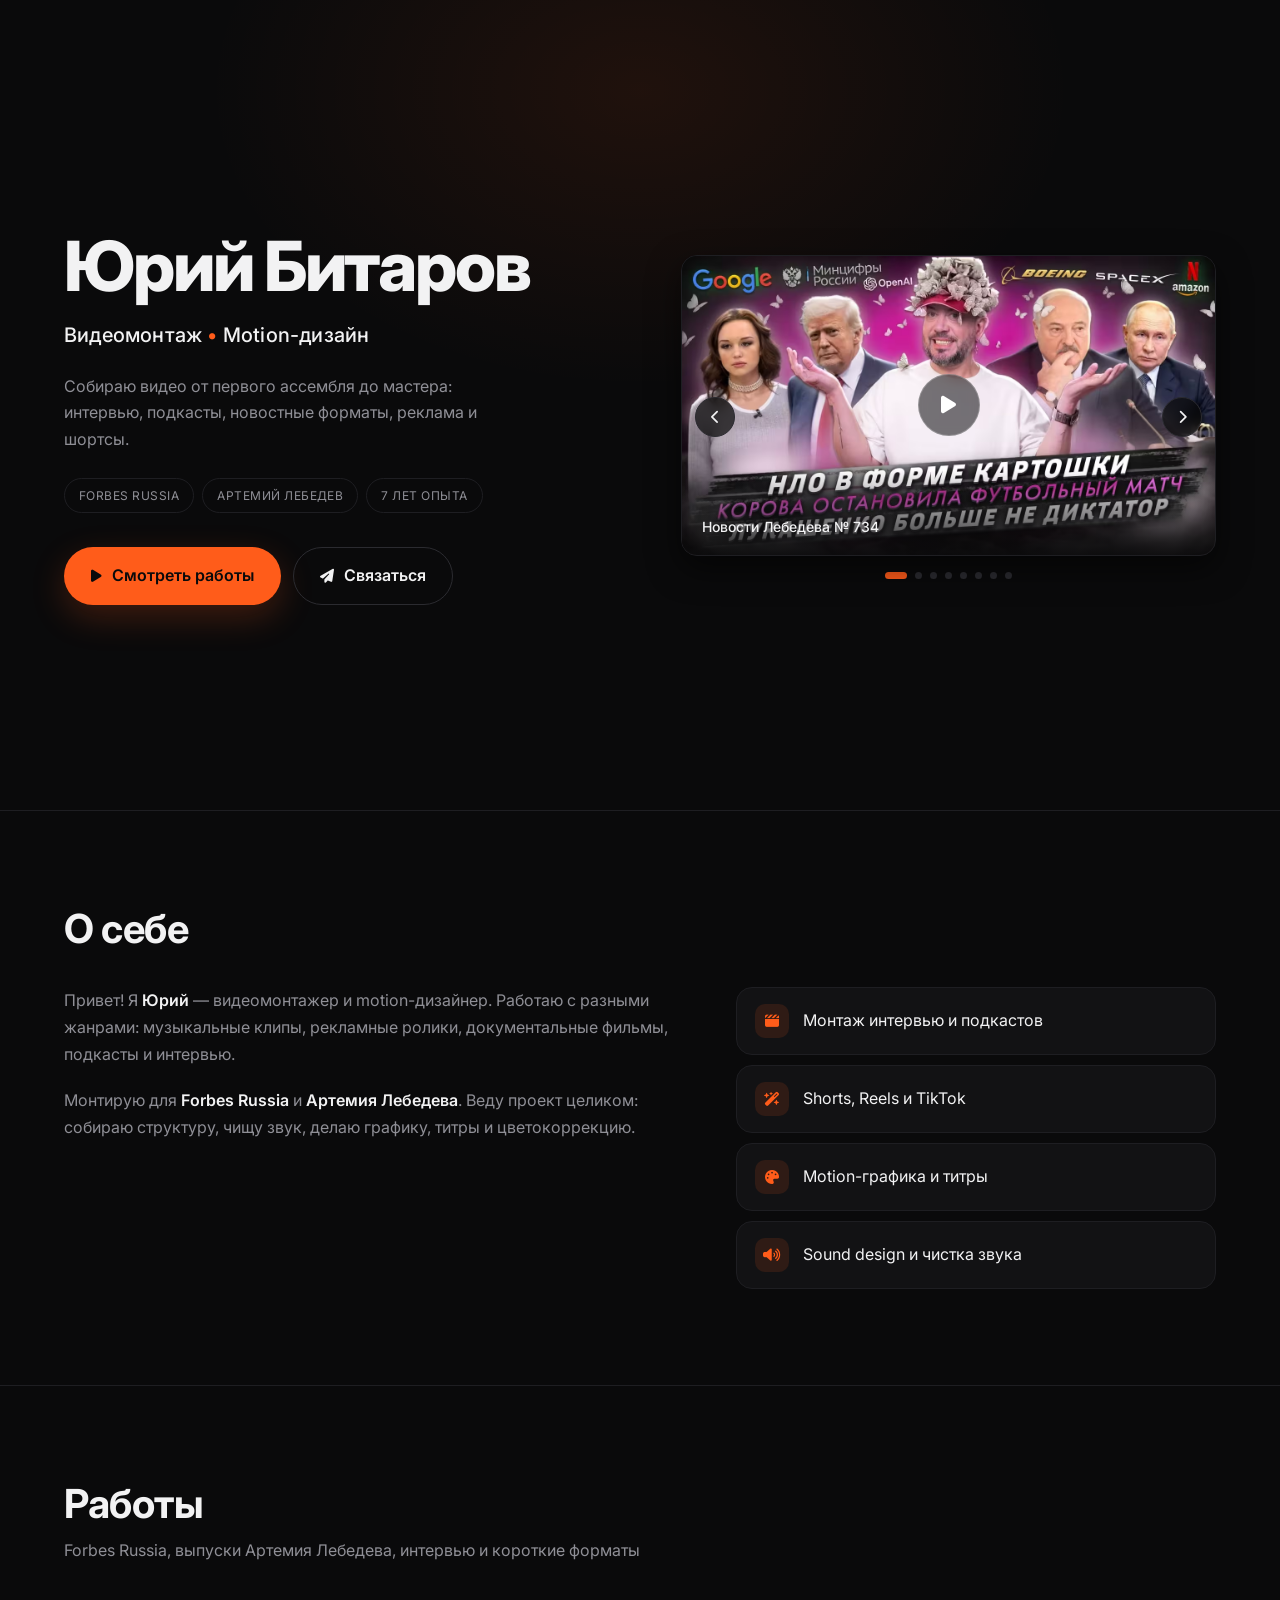
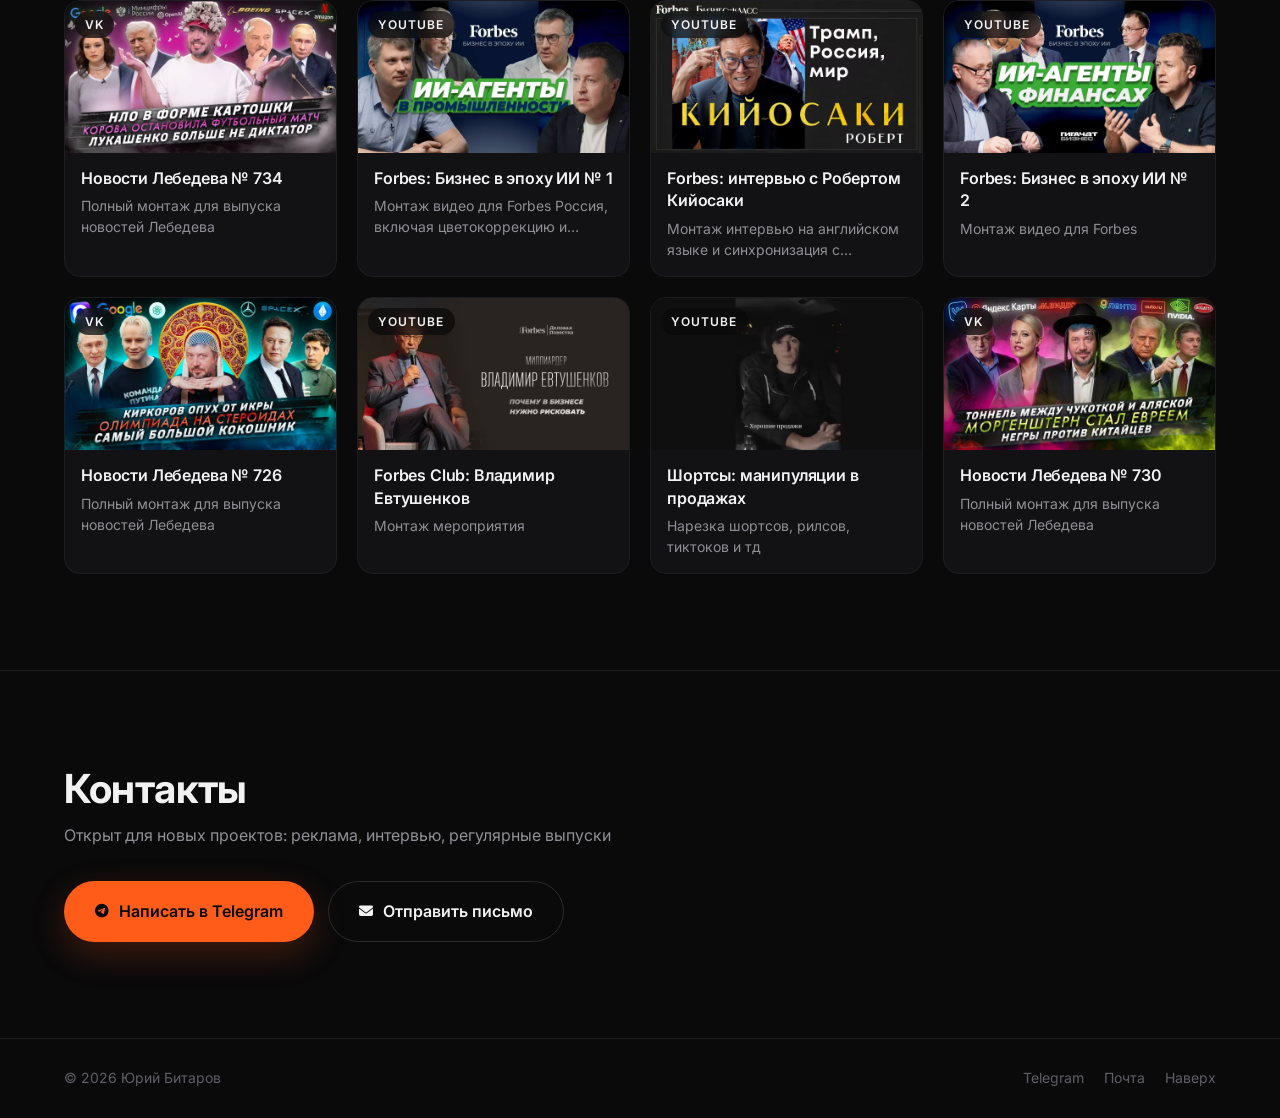
==== index.html @ 3232d029 "Контакты: убрана текстовая строка с адресами, ссылки кнопок и футера собираются скриптом" ====
<!DOCTYPE html>
<html lang="ru">
<head>
  <meta charset="UTF-8" />
  <meta name="viewport" content="width=device-width, initial-scale=1.0" />
  <title>Юрий Битаров — видеомонтаж и motion-дизайн</title>
  <meta name="description" content="Юрий Битаров — видеомонтажер и motion-дизайнер. 7 лет опыта: Forbes Russia, выпуски Артемия Лебедева, интервью, подкасты, шортсы." />
  <meta name="theme-color" content="#0a0a0b" />
  <link rel="icon" href="favicon.svg" type="image/svg+xml" />

  <meta property="og:type" content="website" />
  <meta property="og:url" content="https://bitarovyuriy.github.io/vizitka/" />
  <meta property="og:site_name" content="Юрий Битаров" />
  <meta property="og:title" content="Юрий Битаров — видеомонтаж и motion-дизайн" />
  <meta property="og:description" content="7 лет в монтаже. Forbes Russia и выпуски Артемия Лебедева. Интервью, подкасты, новостные форматы, шортсы." />
  <meta property="og:image" content="https://bitarovyuriy.github.io/vizitka/og.png" />
  <meta property="og:image:width" content="1280" />
  <meta property="og:image:height" content="720" />
  <meta name="twitter:card" content="summary_large_image" />

  <link rel="preconnect" href="https://fonts.googleapis.com" />
  <link rel="preconnect" href="https://fonts.gstatic.com" crossorigin />
  <link href="https://fonts.googleapis.com/css2?family=Inter:wght@400;500;600&family=Poppins:wght@600;700;800&display=swap" rel="stylesheet" />
  <link rel="stylesheet" href="https://cdnjs.cloudflare.com/ajax/libs/font-awesome/6.5.1/css/all.min.css" />
  <link rel="stylesheet" href="style.css" />
</head>
<body>

  <header class="hero" id="top">
    <div class="container hero__inner">
      <div class="hero__text">
        <h1 class="hero__title">Юрий Битаров</h1>
        <p class="hero__roles">Видеомонтаж <span class="dot">•</span> Motion-дизайн</p>
        <p class="hero__lead">Собираю видео от первого ассембля до мастера: интервью, подкасты, новостные форматы, реклама и шортсы.</p>
        <ul class="hero__facts">
          <li>Forbes Russia</li>
          <li>Артемий Лебедев</li>
          <li>7 лет опыта</li>
        </ul>
        <div class="hero__cta">
          <a class="btn btn--primary" href="#portfolio"><i class="fa-solid fa-play"></i> Смотреть работы</a>
          <a class="btn btn--ghost" href="#contacts"><i class="fa-solid fa-paper-plane"></i> Связаться</a>
        </div>
      </div>

      <div class="hero__media">
        <div class="showcase" id="showcase">
          <div class="showcase__stage" id="showcaseStage"></div>
          <button class="showcase__arrow showcase__arrow--prev" id="showcasePrev" aria-label="Предыдущая работа"><i class="fa-solid fa-chevron-left"></i></button>
          <button class="showcase__arrow showcase__arrow--next" id="showcaseNext" aria-label="Следующая работа"><i class="fa-solid fa-chevron-right"></i></button>
          <div class="showcase__dots" id="showcaseDots"></div>
        </div>
      </div>
    </div>
  </header>

  <section class="section about" id="about">
    <div class="container">
      <div class="section__head">
        <h2 class="section__title">О себе</h2>
      </div>
      <div class="about__grid">
        <div class="about__text">
          <p>Привет! Я <strong>Юрий</strong> — видеомонтажер и motion-дизайнер. Работаю с разными жанрами: музыкальные клипы, рекламные ролики, документальные фильмы, подкасты и интервью.</p>
          <p>Монтирую для <strong>Forbes Russia</strong> и <strong>Артемия Лебедева</strong>. Веду проект целиком: собираю структуру, чищу звук, делаю графику, титры и цветокоррекцию.</p>
        </div>
        <ul class="tools">
          <li><i class="fa-solid fa-clapperboard"></i> <span>Монтаж интервью и подкастов</span></li>
          <li><i class="fa-solid fa-wand-magic-sparkles"></i> <span>Shorts, Reels и TikTok</span></li>
          <li><i class="fa-solid fa-palette"></i> <span>Motion-графика и титры</span></li>
          <li><i class="fa-solid fa-volume-high"></i> <span>Sound design и чистка звука</span></li>
        </ul>
      </div>
    </div>
  </section>

  <section class="section portfolio" id="portfolio">
    <div class="container">
      <div class="section__head">
        <h2 class="section__title">Работы</h2>
        <p class="section__note">Forbes Russia, выпуски Артемия Лебедева, интервью и короткие форматы</p>
      </div>

      <div class="grid-loader" id="gridLoader">
        <div class="spinner"></div>
        <p>Загрузка работ...</p>
      </div>

      <div class="video-grid" id="videoGrid"></div>
      <p class="grid-message" id="gridMessage" hidden></p>

      <noscript>
        <p class="grid-message">Для показа работ нужен включенный JavaScript: видео лежат в <a href="https://vkvideo.ru/@lebedev">выпусках Лебедева</a> и на <a href="https://www.youtube.com/@ForbesRussia">канале Forbes Russia</a>.</p>
      </noscript>
    </div>
  </section>

  <section class="section contacts" id="contacts">
    <div class="container">
      <div class="section__head">
        <h2 class="section__title">Контакты</h2>
        <p class="section__note">Открыт для новых проектов: реклама, интервью, регулярные выпуски</p>
      </div>
      <div class="contacts__buttons">
        <a class="btn btn--primary btn--wide" id="tgBtn" rel="noopener noreferrer">
          <i class="fa-brands fa-telegram"></i> <span>Написать в Telegram</span>
        </a>
        <a class="btn btn--ghost btn--wide" id="mailBtn">
          <i class="fa-solid fa-envelope"></i> <span>Отправить письмо</span>
        </a>
      </div>
    </div>
  </section>

  <footer class="footer">
    <div class="container footer__inner">
      <p class="footer__copy">© <span id="year">2026</span> Юрий Битаров</p>
      <nav class="footer__links">
        <a data-contact="telegram" rel="noopener noreferrer">Telegram</a>
        <a data-contact="email">Почта</a>
        <a href="#top">Наверх</a>
      </nav>
    </div>
  </footer>

  <div class="modal" id="modal" aria-hidden="true">
    <div class="modal__backdrop" id="modalBackdrop"></div>
    <div class="modal__dialog" role="dialog" aria-modal="true" aria-labelledby="modalTitle">
      <button class="modal__close" id="modalClose" aria-label="Закрыть"><i class="fa-solid fa-xmark"></i></button>
      <div class="modal__video">
        <div class="video-loader" id="videoLoader"><div class="spinner"></div></div>
        <div class="modal__iframe-wrap" id="modalIframeWrap"></div>
      </div>
      <h3 class="modal__title" id="modalTitle"></h3>
      <p class="modal__desc" id="modalDesc"></p>
    </div>
  </div>

  <script src="script.js"></script>
</body>
</html>
---- style.css ----
/* ==========================================================================
   Юрий Битаров — визитка. Один файл, порядок: токены → база → утилиты →
   hero → секции → карточки → контакты/футер → модалка → адаптив.
   ========================================================================== */

/* --- Токены --------------------------------------------------------------- */
:root {
  --bg: #0a0a0b;
  --bg-soft: #101012;
  --card: #121214;
  --card-hover: #17171a;

  --text: #f2f2f3;
  --text-dim: #8f8f96;
  --text-mute: #5f5f66;

  --accent: #ff5c1a;
  --accent-soft: rgba(255, 92, 26, 0.12);
  --accent-line: rgba(255, 92, 26, 0.38);

  --line: #1e1e22;
  --line-strong: #2b2b30;

  --radius: 16px;
  --radius-sm: 10px;
  --radius-pill: 999px;

  --container: 1200px;
  --gutter: 24px;
  --section-pad: 96px;

  --font: 'Inter', -apple-system, BlinkMacSystemFont, 'Segoe UI', Roboto, sans-serif;
  --font-display: 'Poppins', var(--font);

  /* шкала: 12 / 14 / 16 / 20 / 28 / 40 / 72 */
  --fs-xs: 12px;
  --fs-sm: 14px;
  --fs-base: 16px;
  --fs-md: 20px;
  --fs-lg: 28px;
  --fs-xl: 40px;
  --fs-2xl: 72px;

  --shadow: 0 12px 32px rgba(0, 0, 0, 0.55);
  --shadow-accent: 0 12px 34px rgba(255, 92, 26, 0.22);
  --ease: cubic-bezier(0.2, 0.7, 0.3, 1);
}

/* --- База ----------------------------------------------------------------- */
*,
*::before,
*::after { box-sizing: border-box; }

html {
  scroll-behavior: smooth;
  scroll-padding-top: 24px;
  -webkit-text-size-adjust: 100%;
}

body {
  margin: 0;
  background: var(--bg);
  color: var(--text);
  font-family: var(--font);
  font-size: var(--fs-base);
  line-height: 1.6;
  -webkit-font-smoothing: antialiased;
  -moz-osx-font-smoothing: grayscale;
  overflow-x: hidden;
}

img { display: block; max-width: 100%; }

a { color: inherit; text-decoration: none; }

h1, h2, h3 { margin: 0; font-family: var(--font-display); font-weight: 700; line-height: 1.1; letter-spacing: -0.01em; }

p { margin: 0; }

ul { margin: 0; padding: 0; list-style: none; }

button { font: inherit; color: inherit; background: none; border: 0; cursor: pointer; }

::selection { background: var(--accent); color: #0a0a0b; }

:focus-visible { outline: 2px solid var(--accent); outline-offset: 3px; border-radius: 4px; }

.container {
  width: 100%;
  max-width: var(--container);
  margin-inline: auto;
  padding-inline: var(--gutter);
}

/* --- Кнопки --------------------------------------------------------------- */
.btn {
  display: inline-flex;
  align-items: center;
  justify-content: center;
  gap: 10px;
  padding: 15px 26px;
  border-radius: var(--radius-pill);
  border: 1px solid transparent;
  font-size: var(--fs-base);
  font-weight: 600;
  white-space: nowrap;
  transition: background-color .25s var(--ease), border-color .25s var(--ease),
              color .25s var(--ease), box-shadow .25s var(--ease), transform .25s var(--ease);
}

.btn i { font-size: var(--fs-sm); }

.btn--primary {
  background: var(--accent);
  color: #0a0a0b;
  box-shadow: var(--shadow-accent);
}
.btn--primary:hover { transform: translateY(-2px); box-shadow: 0 16px 40px rgba(255, 92, 26, 0.3); }

.btn--ghost {
  border-color: var(--line-strong);
  color: var(--text);
}
.btn--ghost:hover { border-color: var(--accent); color: var(--accent); transform: translateY(-2px); }

.btn--wide { padding: 17px 30px; font-size: var(--fs-base); }

/* --- Hero ----------------------------------------------------------------- */
.hero {
  display: flex;
  align-items: center;
  min-height: min(90vh, 860px);
  padding: 104px 0 80px;
  position: relative;
}

.hero::before {
  content: '';
  position: absolute;
  top: -220px;
  left: 50%;
  width: min(900px, 100vw);
  height: 620px;
  transform: translateX(-50%);
  background: radial-gradient(ellipse at center, rgba(255, 92, 26, 0.09), transparent 68%);
  pointer-events: none;
}

.hero__inner {
  display: grid;
  grid-template-columns: 1.05fr 1fr;
  gap: 56px;
  align-items: center;
  position: relative;
}

.hero__title {
  font-size: clamp(var(--fs-xl), 5.4vw, var(--fs-2xl));
  font-weight: 800;
  letter-spacing: -0.03em;
}

.hero__roles {
  margin-top: 14px;
  font-size: var(--fs-md);
  font-weight: 500;
  letter-spacing: 0.01em;
}

.dot { color: var(--accent); }

.hero__lead {
  margin-top: 22px;
  max-width: 46ch;
  font-size: var(--fs-base);
  line-height: 1.65;
  color: var(--text-dim);
}

.hero__facts {
  display: flex;
  flex-wrap: wrap;
  gap: 8px;
  margin-top: 26px;
}

.hero__facts li {
  padding: 7px 14px;
  border: 1px solid var(--line);
  border-radius: var(--radius-pill);
  font-size: var(--fs-xs);
  letter-spacing: 0.04em;
  color: var(--text-dim);
  text-transform: uppercase;
}

.hero__cta {
  display: flex;
  flex-wrap: wrap;
  gap: 12px;
  margin-top: 34px;
}

/* --- Витрина избранного (hero) -------------------------------------------- */
.showcase { position: relative; }

.showcase__stage {
  position: relative;
  aspect-ratio: 16 / 9;
  border: 1px solid var(--line);
  border-radius: var(--radius);
  background: var(--bg-soft);
  overflow: hidden;
  box-shadow: var(--shadow);
}

.slide {
  position: absolute;
  inset: 0;
  opacity: 0;
  visibility: hidden;
  transition: opacity .6s var(--ease), visibility .6s;
  padding: 0;
  text-align: left;
}
.slide.is-active { opacity: 1; visibility: visible; }

.slide__img {
  width: 100%;
  height: 100%;
  object-fit: cover;
}

.slide__play {
  position: absolute;
  top: 50%;
  left: 50%;
  display: grid;
  place-items: center;
  width: 62px;
  height: 62px;
  transform: translate(-50%, -50%);
  border-radius: 50%;
  background: rgba(10, 10, 11, 0.55);
  border: 1px solid rgba(255, 255, 255, 0.22);
  font-size: var(--fs-md);
  color: #fff;
  backdrop-filter: blur(6px);
  transition: background-color .25s var(--ease), color .25s var(--ease), transform .25s var(--ease);
}
.slide:hover .slide__play,
.slide:focus-visible .slide__play {
  background: var(--accent);
  border-color: var(--accent);
  color: #0a0a0b;
  transform: translate(-50%, -50%) scale(1.06);
}

.slide__caption {
  position: absolute;
  left: 0;
  right: 0;
  bottom: 0;
  padding: 46px 20px 16px;
  background: linear-gradient(to top, rgba(10, 10, 11, 0.92), rgba(10, 10, 11, 0));
  font-size: var(--fs-sm);
  font-weight: 500;
  color: var(--text);
  overflow: hidden;
  display: -webkit-box;
  -webkit-line-clamp: 2;
  -webkit-box-orient: vertical;
}

.showcase__arrow {
  position: absolute;
  top: 50%;
  display: grid;
  place-items: center;
  width: 40px;
  height: 40px;
  transform: translateY(-50%);
  border-radius: 50%;
  border: 1px solid var(--line-strong);
  background: rgba(10, 10, 11, 0.72);
  color: var(--text);
  font-size: var(--fs-sm);
  backdrop-filter: blur(6px);
  transition: border-color .2s var(--ease), color .2s var(--ease), background-color .2s var(--ease);
  z-index: 2;
}
.showcase__arrow:hover { border-color: var(--accent); color: var(--accent); }
.showcase__arrow--prev { left: 14px; }
.showcase__arrow--next { right: 14px; }

.showcase__dots {
  display: flex;
  justify-content: center;
  gap: 8px;
  margin-top: 16px;
}

.showcase__dot {
  width: 7px;
  height: 7px;
  padding: 0;
  border-radius: var(--radius-pill);
  background: var(--line-strong);
  transition: width .25s var(--ease), background-color .25s var(--ease);
}
.showcase__dot.is-active { width: 22px; background: var(--accent); }

/* --- Секции --------------------------------------------------------------- */
.section {
  padding-block: var(--section-pad);
  border-top: 1px solid var(--line);
}

.section__title {
  font-size: clamp(var(--fs-lg), 3.2vw, var(--fs-xl));
  font-weight: 700;
}

.section__note {
  margin-top: 12px;
  max-width: 62ch;
  font-size: var(--fs-base);
  color: var(--text-dim);
}

/* --- О себе --------------------------------------------------------------- */
.about__grid {
  display: grid;
  grid-template-columns: 1.3fr 1fr;
  gap: 48px;
  margin-top: 36px;
}

.about__text p {
  font-size: var(--fs-base);
  line-height: 1.7;
  color: var(--text-dim);
}
.about__text p + p { margin-top: 18px; }
.about__text strong { color: var(--text); font-weight: 600; }

.tools {
  display: grid;
  gap: 10px;
}

.tools li {
  display: flex;
  align-items: center;
  gap: 14px;
  padding: 16px 18px;
  border: 1px solid var(--line);
  border-radius: var(--radius);
  background: var(--card);
  font-size: var(--fs-base);
  transition: border-color .25s var(--ease), background-color .25s var(--ease), transform .25s var(--ease);
}
.tools li:hover { border-color: var(--accent-line); background: var(--card-hover); transform: translateY(-2px); }

.tools i {
  display: grid;
  place-items: center;
  width: 34px;
  height: 34px;
  flex: none;
  border-radius: var(--radius-sm);
  background: var(--accent-soft);
  color: var(--accent);
  font-size: var(--fs-sm);
}

/* --- Портфолио ------------------------------------------------------------ */
.video-grid {
  display: grid;
  grid-template-columns: repeat(4, minmax(0, 1fr));
  gap: 20px;
  margin-top: 36px;
}

.video-card {
  display: flex;
  flex-direction: column;
  background: var(--card);
  border: 1px solid var(--line);
  border-radius: var(--radius);
  overflow: hidden;
  cursor: pointer;
  transition: transform .25s var(--ease), border-color .25s var(--ease), box-shadow .25s var(--ease), background-color .25s var(--ease);
}
.video-card:hover,
.video-card:focus-visible {
  transform: translateY(-3px);
  border-color: var(--accent-line);
  background: var(--card-hover);
  box-shadow: var(--shadow);
}

.video-card__thumb {
  position: relative;
  aspect-ratio: 16 / 9;
  background: var(--bg-soft);
  overflow: hidden;
}

.video-card__thumb img {
  width: 100%;
  height: 100%;
  object-fit: cover;
  transition: transform .45s var(--ease);
}
.video-card:hover .video-card__thumb img { transform: scale(1.04); }

.video-card__badge {
  position: absolute;
  top: 10px;
  left: 10px;
  padding: 4px 10px;
  border-radius: var(--radius-pill);
  background: rgba(10, 10, 11, 0.72);
  backdrop-filter: blur(6px);
  font-size: var(--fs-xs);
  font-weight: 600;
  letter-spacing: 0.09em;
  text-transform: uppercase;
  color: var(--text);
}

.video-card__play {
  position: absolute;
  top: 50%;
  left: 50%;
  display: grid;
  place-items: center;
  width: 46px;
  height: 46px;
  transform: translate(-50%, -50%) scale(0.9);
  border-radius: 50%;
  background: rgba(10, 10, 11, 0.58);
  border: 1px solid rgba(255, 255, 255, 0.2);
  color: #fff;
  font-size: var(--fs-sm);
  opacity: 0;
  backdrop-filter: blur(6px);
  transition: opacity .25s var(--ease), transform .25s var(--ease), background-color .25s var(--ease), color .25s var(--ease);
}
.video-card:hover .video-card__play,
.video-card:focus-visible .video-card__play { opacity: 1; transform: translate(-50%, -50%) scale(1); }
.video-card__play i { margin-left: 2px; }

.video-card__body {
  display: flex;
  flex-direction: column;
  gap: 6px;
  padding: 14px 16px 16px;
}

.video-card__title {
  font-family: var(--font);
  font-size: var(--fs-base);
  font-weight: 600;
  line-height: 1.4;
  display: -webkit-box;
  -webkit-line-clamp: 2;
  -webkit-box-orient: vertical;
  overflow: hidden;
}

.video-card__desc {
  font-size: var(--fs-sm);
  line-height: 1.5;
  color: var(--text-dim);
  display: -webkit-box;
  -webkit-line-clamp: 2;
  -webkit-box-orient: vertical;
  overflow: hidden;
}

/* --- Загрузка / сообщения ------------------------------------------------- */
.grid-loader {
  display: flex;
  flex-direction: column;
  align-items: center;
  gap: 14px;
  padding: 56px 0;
  color: var(--text-dim);
  font-size: var(--fs-sm);
}

.spinner {
  width: 30px;
  height: 30px;
  border: 2px solid var(--line-strong);
  border-top-color: var(--accent);
  border-radius: 50%;
  animation: spin .8s linear infinite;
}

@keyframes spin { to { transform: rotate(360deg); } }

.grid-message {
  margin-top: 28px;
  font-size: var(--fs-base);
  color: var(--text-dim);
}
.grid-message a { color: var(--accent); border-bottom: 1px solid var(--accent-line); }

/* --- Контакты ------------------------------------------------------------- */
.contacts__buttons {
  display: flex;
  flex-wrap: wrap;
  gap: 14px;
  margin-top: 32px;
}

/* --- Футер ---------------------------------------------------------------- */
.footer {
  border-top: 1px solid var(--line);
  padding: 28px 0;
}

.footer__inner {
  display: flex;
  align-items: center;
  justify-content: space-between;
  flex-wrap: wrap;
  gap: 14px;
}

.footer__copy,
.footer__links a {
  font-size: var(--fs-sm);
  color: var(--text-mute);
}

.footer__links {
  display: flex;
  gap: 20px;
}
.footer__links a { transition: color .2s var(--ease); }
.footer__links a:hover { color: var(--accent); }

/* --- Модалка -------------------------------------------------------------- */
.modal {
  position: fixed;
  inset: 0;
  z-index: 100;
  display: grid;
  place-items: center;
  padding: 20px;
  opacity: 0;
  visibility: hidden;
  transition: opacity .25s var(--ease), visibility .25s;
}
.modal.open { opacity: 1; visibility: visible; }

.modal__backdrop {
  position: absolute;
  inset: 0;
  background: rgba(5, 5, 6, 0.84);
  backdrop-filter: blur(4px);
}

.modal__dialog {
  position: relative;
  width: min(980px, 100%);
  max-height: calc(100vh - 40px);
  overflow-y: auto;
  padding: 16px;
  background: var(--bg-soft);
  border: 1px solid var(--line);
  border-radius: var(--radius);
  box-shadow: var(--shadow);
  transform: scale(0.98);
  transition: transform .25s var(--ease);
}
.modal.open .modal__dialog { transform: scale(1); }

.modal__close {
  position: absolute;
  top: 10px;
  right: 10px;
  z-index: 3;
  display: grid;
  place-items: center;
  width: 38px;
  height: 38px;
  border-radius: 50%;
  background: rgba(10, 10, 11, 0.75);
  border: 1px solid var(--line-strong);
  color: var(--text);
  transition: border-color .2s var(--ease), color .2s var(--ease);
}
.modal__close:hover { border-color: var(--accent); color: var(--accent); }

.modal__video {
  position: relative;
  aspect-ratio: 16 / 9;
  border-radius: var(--radius-sm);
  overflow: hidden;
  background: #000;
}

.modal__iframe-wrap { position: absolute; inset: 0; }
.modal__iframe-wrap iframe { width: 100%; height: 100%; border: 0; }

.video-loader {
  position: absolute;
  inset: 0;
  z-index: 2;
  display: flex;
  align-items: center;
  justify-content: center;
  background: #0e0e10;
}

.modal__title {
  margin-top: 16px;
  font-family: var(--font);
  font-size: var(--fs-md);
  font-weight: 600;
  line-height: 1.35;
}

.modal__desc {
  margin-top: 8px;
  font-size: var(--fs-sm);
  color: var(--text-dim);
}

/* --- Адаптив -------------------------------------------------------------- */
@media (max-width: 1099px) {
  .hero { min-height: 0; padding: 88px 0 64px; }
  .hero__inner { grid-template-columns: 1fr; gap: 40px; }
  .hero__media { order: 2; }
  .about__grid { grid-template-columns: 1fr; gap: 32px; }
  .video-grid { grid-template-columns: repeat(2, minmax(0, 1fr)); }
}

@media (max-width: 640px) {
  :root {
    --gutter: 18px;
    --section-pad: 64px;
  }

  .hero { padding: 72px 0 56px; }
  .hero__roles { font-size: var(--fs-base); }
  .hero__cta { gap: 10px; }
  .hero__cta .btn { flex: 1 1 auto; }

  .showcase__arrow { display: none; }
  .slide__play { width: 52px; height: 52px; font-size: var(--fs-base); }
  .slide__caption { padding: 40px 14px 12px; font-size: var(--fs-sm); }
  .showcase__dots { gap: 10px; }
  .showcase__dot { width: 9px; height: 9px; }
  .showcase__dot.is-active { width: 26px; }

  .section__note { font-size: var(--fs-sm); }

  .video-grid { grid-template-columns: 1fr; gap: 10px; margin-top: 28px; }

  .video-card { flex-direction: row; align-items: stretch; }
  .video-card__thumb { width: 42%; flex: none; align-self: center; }
  .video-card__body { flex: 1; padding: 12px 14px; gap: 4px; justify-content: center; }
  .video-card__title { font-size: var(--fs-sm); line-height: 1.4; }
  .video-card__desc { display: none; }
  .video-card__badge { top: 7px; left: 7px; padding: 3px 8px; font-size: var(--fs-xs); }
  .video-card__play { width: 32px; height: 32px; font-size: var(--fs-xs); opacity: 1; }

  .contacts__buttons { flex-direction: column; }
  .contacts__buttons .btn { width: 100%; }

  .footer__inner { flex-direction: column; align-items: flex-start; gap: 10px; }
  .footer__links { gap: 16px; }
}

@media (prefers-reduced-motion: reduce) {
  html { scroll-behavior: auto; }
  *, *::before, *::after { transition-duration: 0.01ms !important; animation-duration: 0.01ms !important; }
}
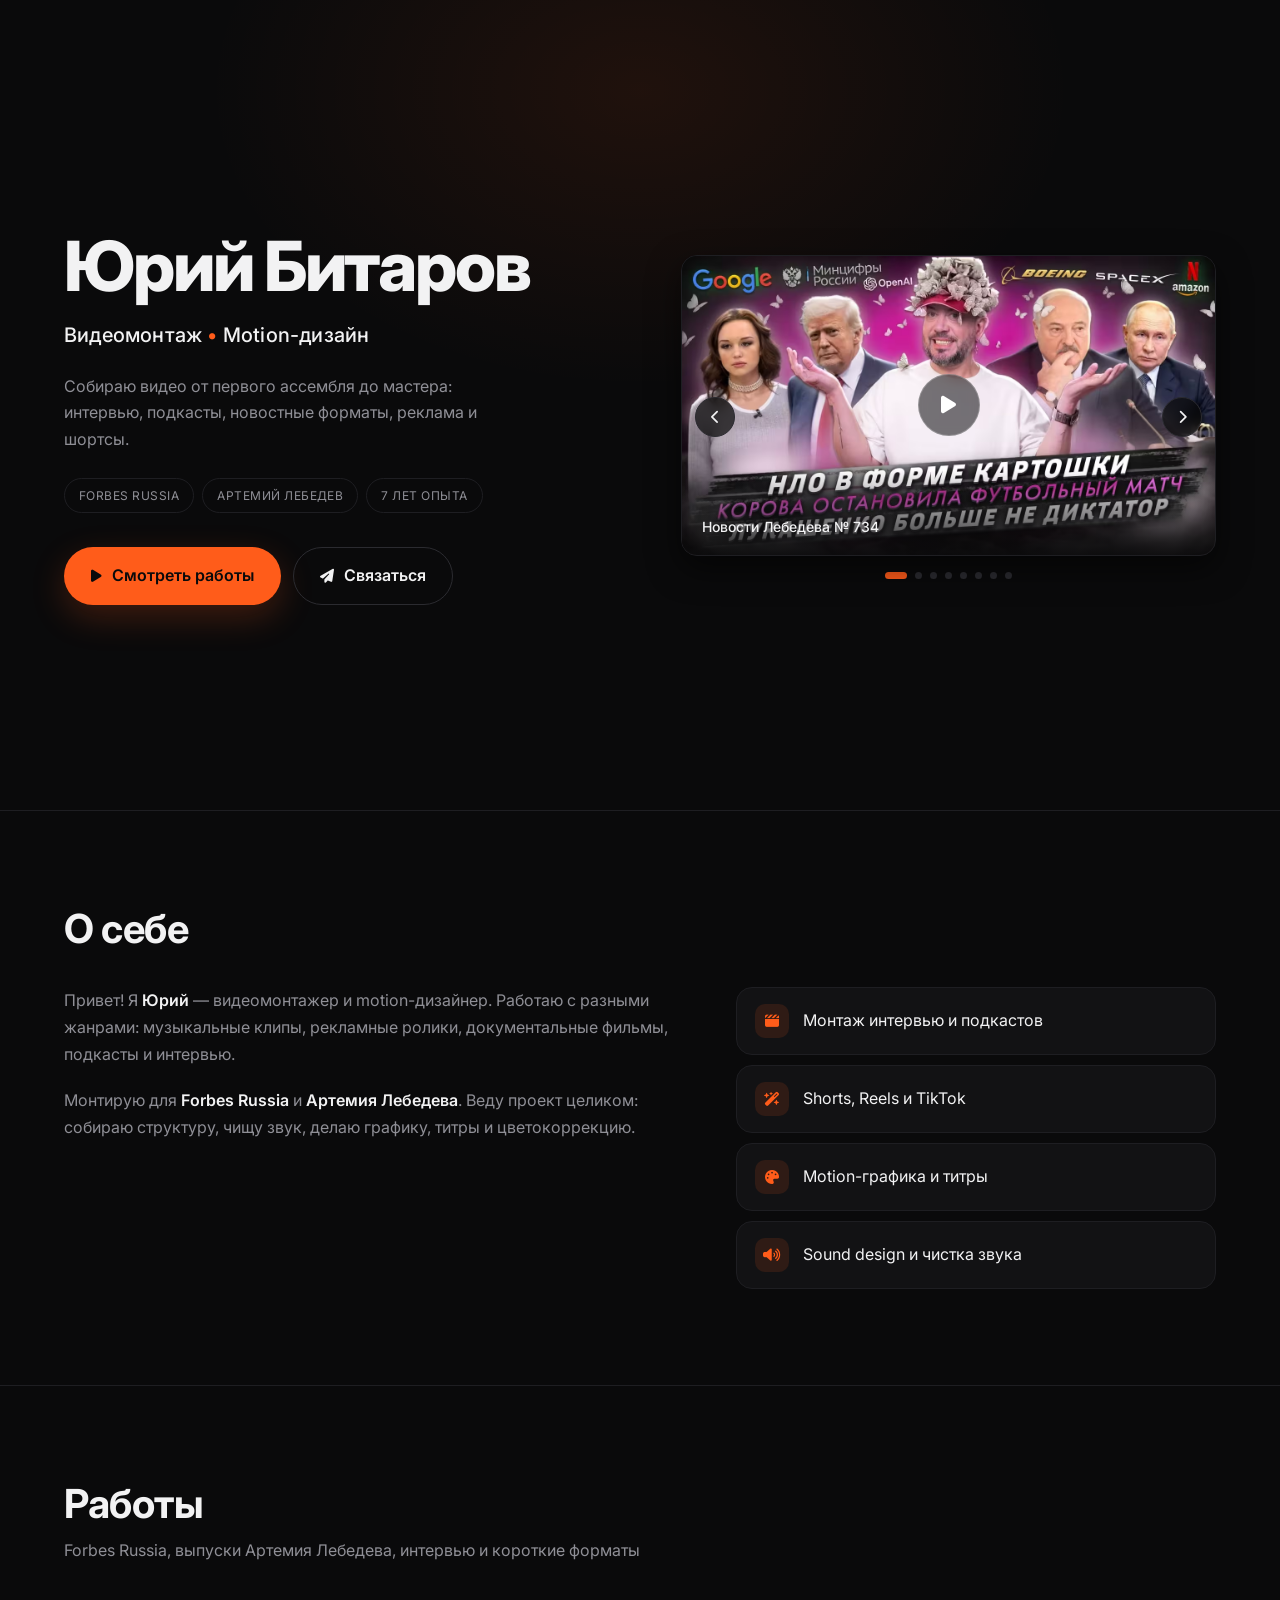
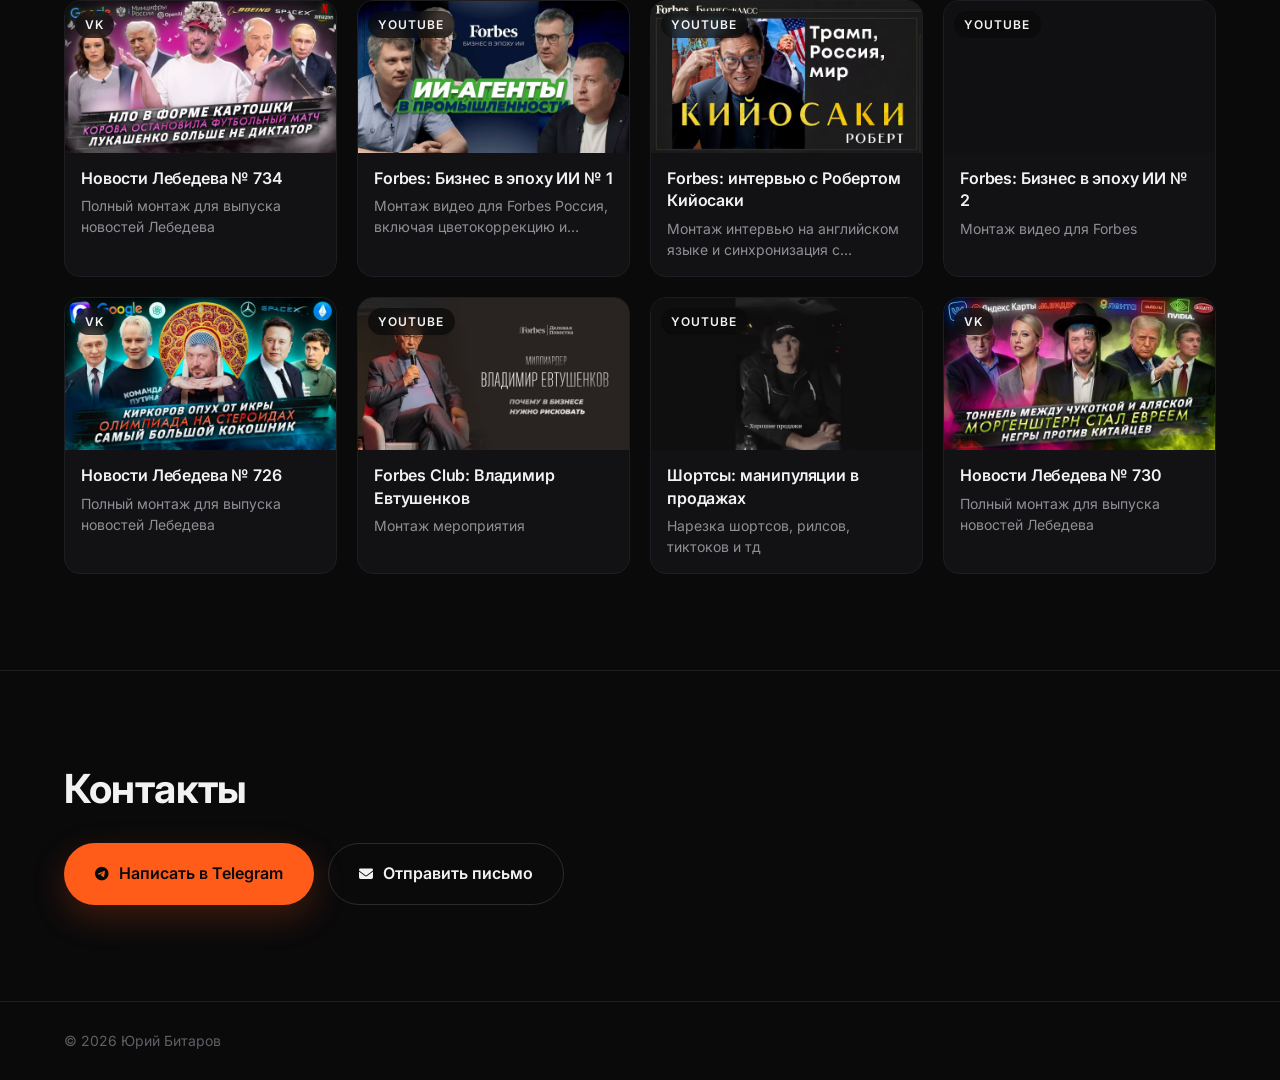
==== commit 8800f365: "Убраны подпись в контактах и ссылки футера" ====
--- a/index.html
+++ b/index.html
@@ -99,7 +99,6 @@
     <div class="container">
       <div class="section__head">
         <h2 class="section__title">Контакты</h2>
-        <p class="section__note">Открыт для новых проектов: реклама, интервью, регулярные выпуски</p>
       </div>
       <div class="contacts__buttons">
         <a class="btn btn--primary btn--wide" id="tgBtn" rel="noopener noreferrer">
@@ -115,11 +114,6 @@
   <footer class="footer">
     <div class="container footer__inner">
       <p class="footer__copy">© <span id="year">2026</span> Юрий Битаров</p>
-      <nav class="footer__links">
-        <a data-contact="telegram" rel="noopener noreferrer">Telegram</a>
-        <a data-contact="email">Почта</a>
-        <a href="#top">Наверх</a>
-      </nav>
     </div>
   </footer>
 
--- a/style.css
+++ b/style.css
@@ -531,18 +531,10 @@
   gap: 14px;
 }
 
-.footer__copy,
-.footer__links a {
+.footer__copy {
   font-size: var(--fs-sm);
   color: var(--text-mute);
 }
-
-.footer__links {
-  display: flex;
-  gap: 20px;
-}
-.footer__links a { transition: color .2s var(--ease); }
-.footer__links a:hover { color: var(--accent); }
 
 /* --- Модалка -------------------------------------------------------------- */
 .modal {
@@ -675,7 +667,6 @@
   .contacts__buttons .btn { width: 100%; }
 
   .footer__inner { flex-direction: column; align-items: flex-start; gap: 10px; }
-  .footer__links { gap: 16px; }
 }
 
 @media (prefers-reduced-motion: reduce) {
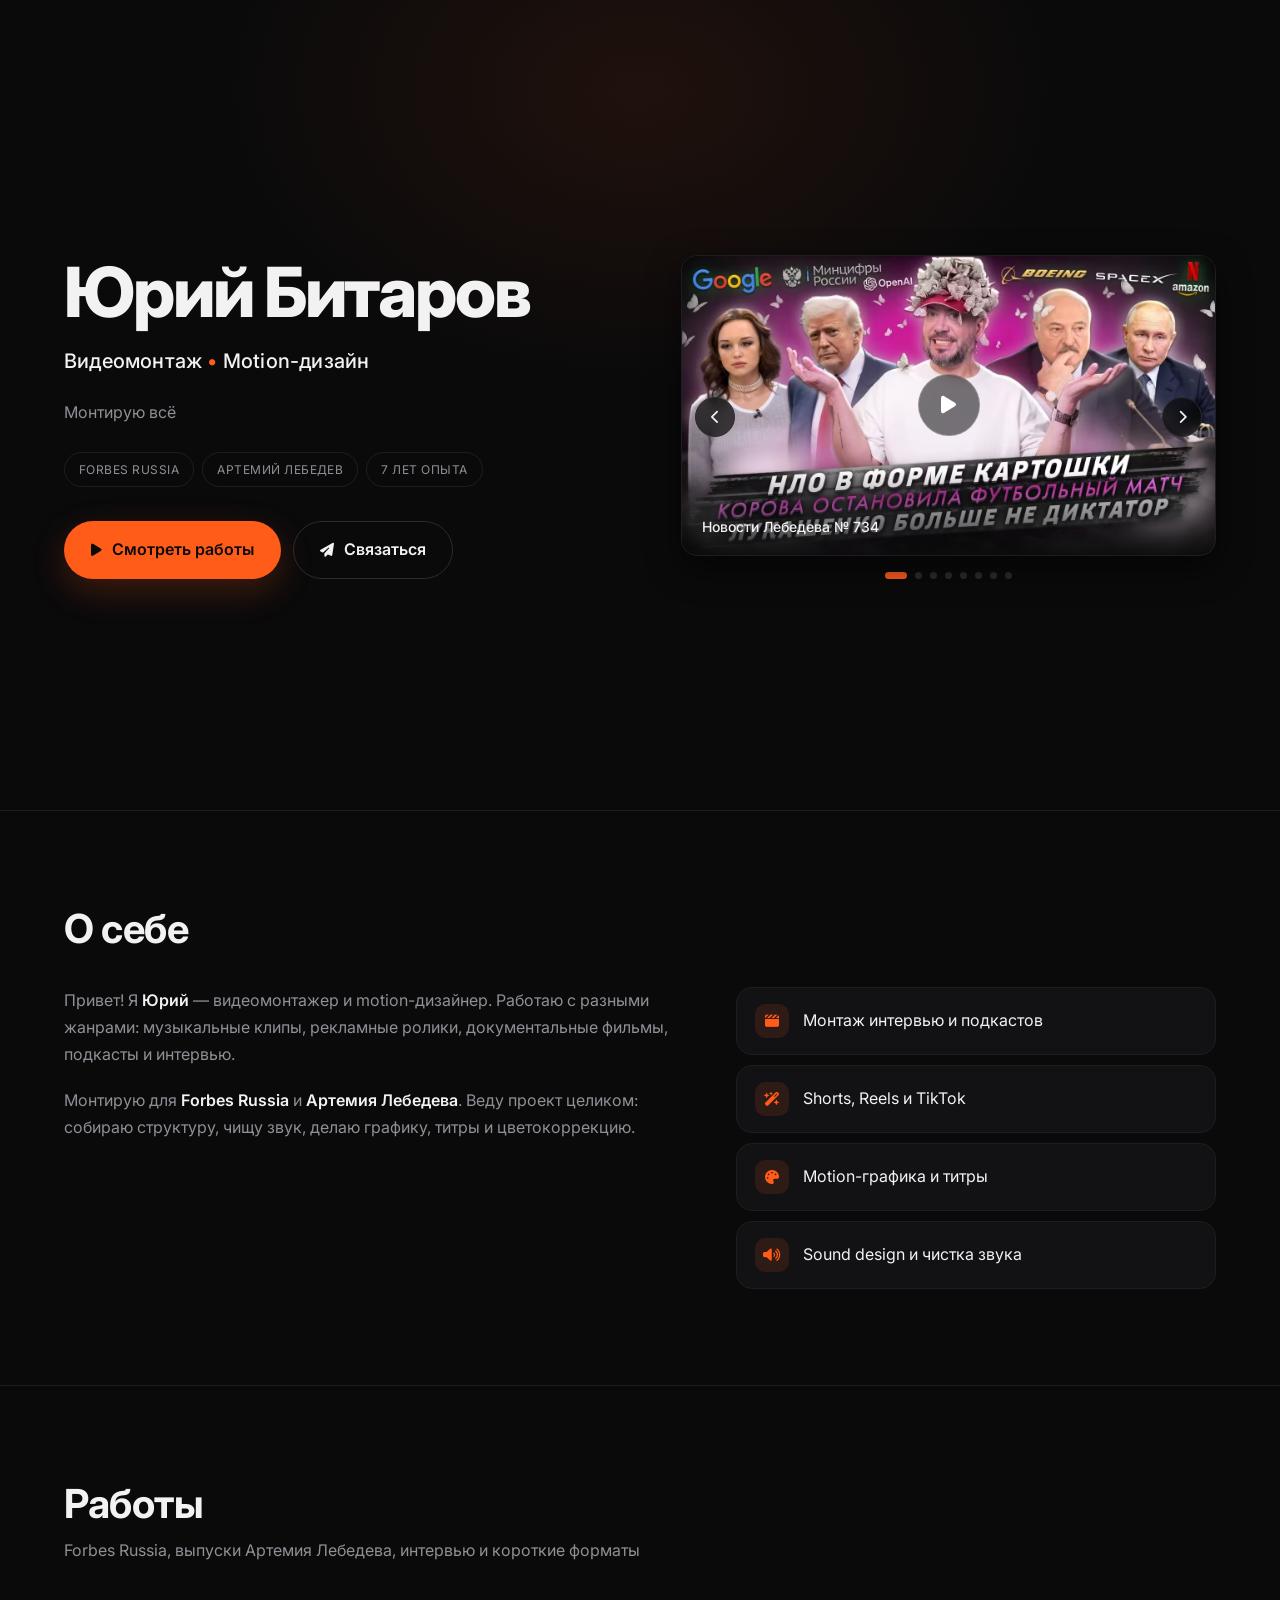
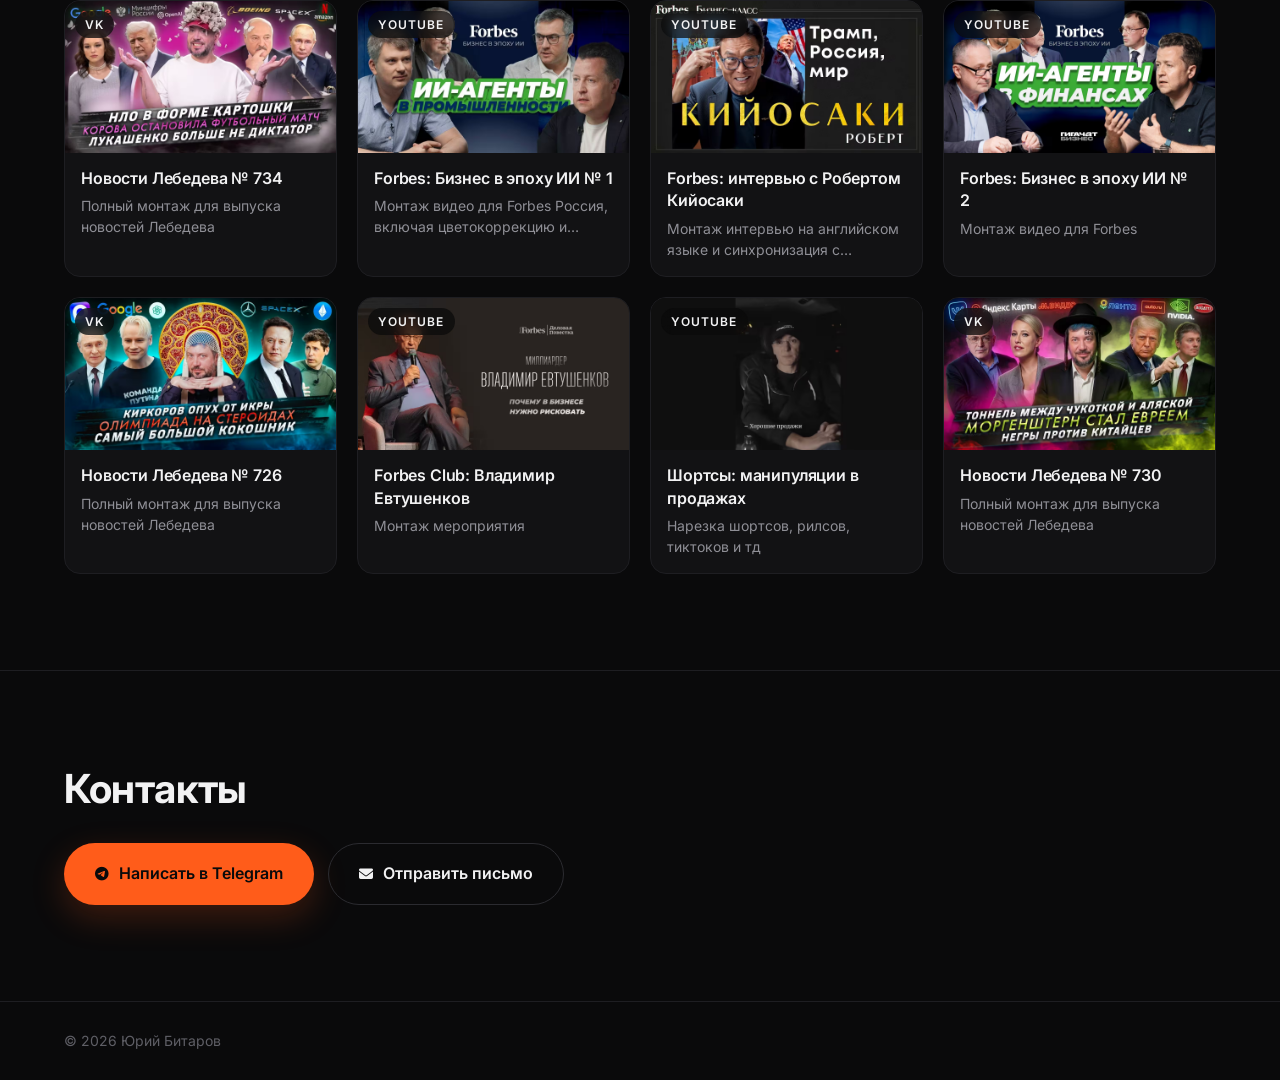
==== commit bb3e4da7: "Первый экран: лид заменен на «Монтирую всё»" ====
--- a/index.html
+++ b/index.html
@@ -31,7 +31,7 @@
       <div class="hero__text">
         <h1 class="hero__title">Юрий Битаров</h1>
         <p class="hero__roles">Видеомонтаж <span class="dot">•</span> Motion-дизайн</p>
-        <p class="hero__lead">Собираю видео от первого ассембля до мастера: интервью, подкасты, новостные форматы, реклама и шортсы.</p>
+        <p class="hero__lead">Монтирую всё</p>
         <ul class="hero__facts">
           <li>Forbes Russia</li>
           <li>Артемий Лебедев</li>
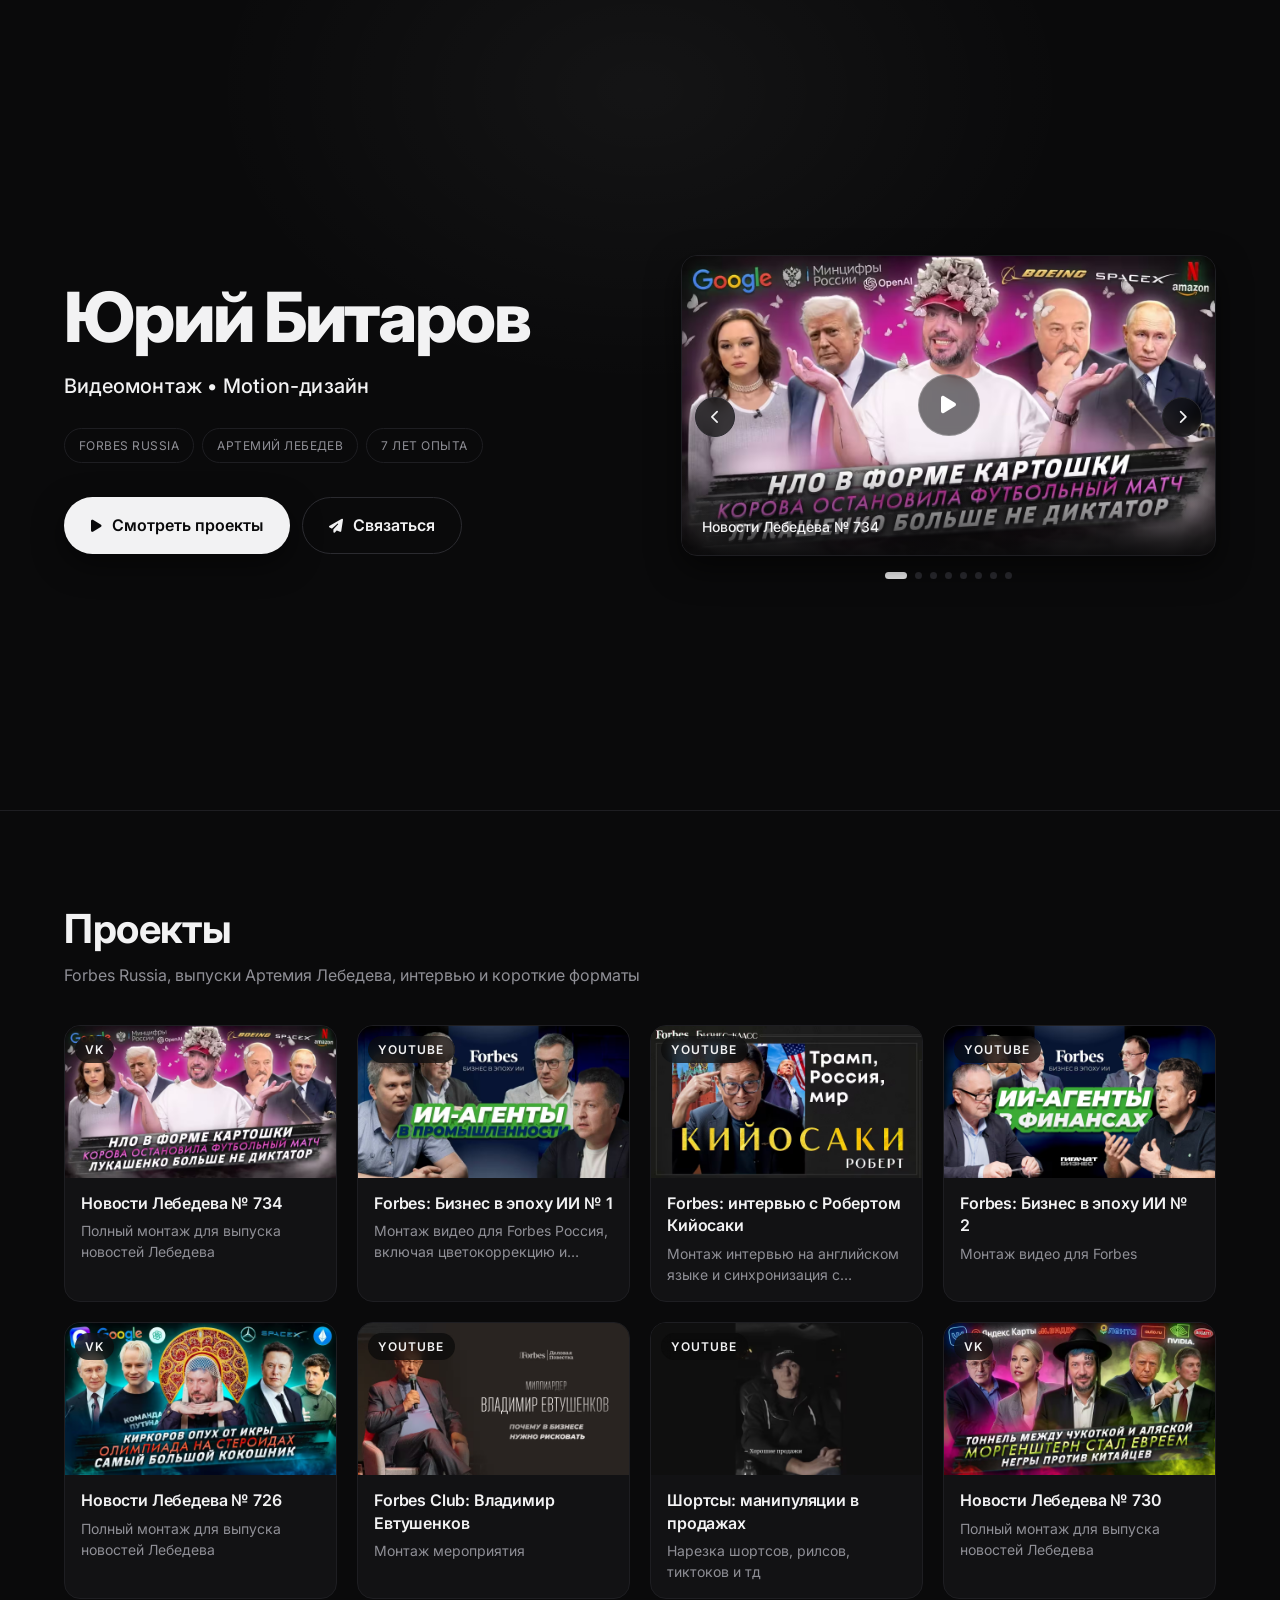
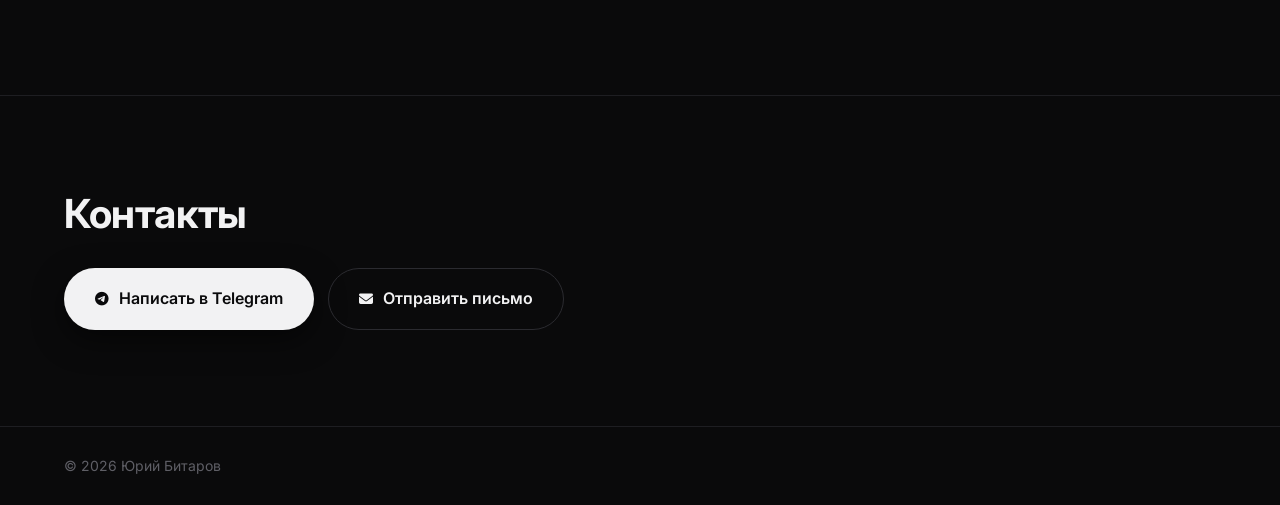
==== commit 4b03cef1: "Монохром, секция «Проекты» вместо «Работы», убраны блок «О себе» и строка «Монтирую всё»" ====
--- a/index.html
+++ b/index.html
@@ -31,14 +31,13 @@
       <div class="hero__text">
         <h1 class="hero__title">Юрий Битаров</h1>
         <p class="hero__roles">Видеомонтаж <span class="dot">•</span> Motion-дизайн</p>
-        <p class="hero__lead">Монтирую всё</p>
         <ul class="hero__facts">
           <li>Forbes Russia</li>
           <li>Артемий Лебедев</li>
           <li>7 лет опыта</li>
         </ul>
         <div class="hero__cta">
-          <a class="btn btn--primary" href="#portfolio"><i class="fa-solid fa-play"></i> Смотреть работы</a>
+          <a class="btn btn--primary" href="#portfolio"><i class="fa-solid fa-play"></i> Смотреть проекты</a>
           <a class="btn btn--ghost" href="#contacts"><i class="fa-solid fa-paper-plane"></i> Связаться</a>
         </div>
       </div>
@@ -46,51 +45,31 @@
       <div class="hero__media">
         <div class="showcase" id="showcase">
           <div class="showcase__stage" id="showcaseStage"></div>
-          <button class="showcase__arrow showcase__arrow--prev" id="showcasePrev" aria-label="Предыдущая работа"><i class="fa-solid fa-chevron-left"></i></button>
-          <button class="showcase__arrow showcase__arrow--next" id="showcaseNext" aria-label="Следующая работа"><i class="fa-solid fa-chevron-right"></i></button>
+          <button class="showcase__arrow showcase__arrow--prev" id="showcasePrev" aria-label="Предыдущий проект"><i class="fa-solid fa-chevron-left"></i></button>
+          <button class="showcase__arrow showcase__arrow--next" id="showcaseNext" aria-label="Следующий проект"><i class="fa-solid fa-chevron-right"></i></button>
           <div class="showcase__dots" id="showcaseDots"></div>
         </div>
       </div>
     </div>
   </header>
 
-  <section class="section about" id="about">
-    <div class="container">
-      <div class="section__head">
-        <h2 class="section__title">О себе</h2>
-      </div>
-      <div class="about__grid">
-        <div class="about__text">
-          <p>Привет! Я <strong>Юрий</strong> — видеомонтажер и motion-дизайнер. Работаю с разными жанрами: музыкальные клипы, рекламные ролики, документальные фильмы, подкасты и интервью.</p>
-          <p>Монтирую для <strong>Forbes Russia</strong> и <strong>Артемия Лебедева</strong>. Веду проект целиком: собираю структуру, чищу звук, делаю графику, титры и цветокоррекцию.</p>
-        </div>
-        <ul class="tools">
-          <li><i class="fa-solid fa-clapperboard"></i> <span>Монтаж интервью и подкастов</span></li>
-          <li><i class="fa-solid fa-wand-magic-sparkles"></i> <span>Shorts, Reels и TikTok</span></li>
-          <li><i class="fa-solid fa-palette"></i> <span>Motion-графика и титры</span></li>
-          <li><i class="fa-solid fa-volume-high"></i> <span>Sound design и чистка звука</span></li>
-        </ul>
-      </div>
-    </div>
-  </section>
-
   <section class="section portfolio" id="portfolio">
     <div class="container">
       <div class="section__head">
-        <h2 class="section__title">Работы</h2>
+        <h2 class="section__title">Проекты</h2>
         <p class="section__note">Forbes Russia, выпуски Артемия Лебедева, интервью и короткие форматы</p>
       </div>
 
       <div class="grid-loader" id="gridLoader">
         <div class="spinner"></div>
-        <p>Загрузка работ...</p>
+        <p>Загрузка проектов...</p>
       </div>
 
       <div class="video-grid" id="videoGrid"></div>
       <p class="grid-message" id="gridMessage" hidden></p>
 
       <noscript>
-        <p class="grid-message">Для показа работ нужен включенный JavaScript: видео лежат в <a href="https://vkvideo.ru/@lebedev">выпусках Лебедева</a> и на <a href="https://www.youtube.com/@ForbesRussia">канале Forbes Russia</a>.</p>
+        <p class="grid-message">Для показа проектов нужен включенный JavaScript: видео лежат в <a href="https://vkvideo.ru/@lebedev">выпусках Лебедева</a> и на <a href="https://www.youtube.com/@ForbesRussia">канале Forbes Russia</a>.</p>
       </noscript>
     </div>
   </section>
--- a/style.css
+++ b/style.css
@@ -1,6 +1,6 @@
 /* ==========================================================================
    Юрий Битаров — визитка. Один файл, порядок: токены → база → утилиты →
-   hero → секции → карточки → контакты/футер → модалка → адаптив.
+   hero → проекты → контакты/футер → модалка → адаптив.
    ========================================================================== */
 
 /* --- Токены --------------------------------------------------------------- */
@@ -14,9 +14,8 @@
   --text-dim: #8f8f96;
   --text-mute: #5f5f66;
 
-  --accent: #ff5c1a;
-  --accent-soft: rgba(255, 92, 26, 0.12);
-  --accent-line: rgba(255, 92, 26, 0.38);
+  --accent: #f2f2f3;
+  --accent-line: rgba(255, 255, 255, 0.3);
 
   --line: #1e1e22;
   --line-strong: #2b2b30;
@@ -42,7 +41,7 @@
   --fs-2xl: 72px;
 
   --shadow: 0 12px 32px rgba(0, 0, 0, 0.55);
-  --shadow-accent: 0 12px 34px rgba(255, 92, 26, 0.22);
+  --shadow-accent: 0 10px 30px rgba(0, 0, 0, 0.5);
   --ease: cubic-bezier(0.2, 0.7, 0.3, 1);
 }
 
@@ -115,7 +114,7 @@
   color: #0a0a0b;
   box-shadow: var(--shadow-accent);
 }
-.btn--primary:hover { transform: translateY(-2px); box-shadow: 0 16px 40px rgba(255, 92, 26, 0.3); }
+.btn--primary:hover { transform: translateY(-2px); box-shadow: 0 16px 40px rgba(0, 0, 0, 0.55); }
 
 .btn--ghost {
   border-color: var(--line-strong);
@@ -142,7 +141,7 @@
   width: min(900px, 100vw);
   height: 620px;
   transform: translateX(-50%);
-  background: radial-gradient(ellipse at center, rgba(255, 92, 26, 0.09), transparent 68%);
+  background: radial-gradient(ellipse at center, rgba(255, 255, 255, 0.045), transparent 68%);
   pointer-events: none;
 }
 
@@ -168,14 +167,6 @@
 }
 
 .dot { color: var(--accent); }
-
-.hero__lead {
-  margin-top: 22px;
-  max-width: 46ch;
-  font-size: var(--fs-base);
-  line-height: 1.65;
-  color: var(--text-dim);
-}
 
 .hero__facts {
   display: flex;
@@ -326,52 +317,6 @@
   max-width: 62ch;
   font-size: var(--fs-base);
   color: var(--text-dim);
-}
-
-/* --- О себе --------------------------------------------------------------- */
-.about__grid {
-  display: grid;
-  grid-template-columns: 1.3fr 1fr;
-  gap: 48px;
-  margin-top: 36px;
-}
-
-.about__text p {
-  font-size: var(--fs-base);
-  line-height: 1.7;
-  color: var(--text-dim);
-}
-.about__text p + p { margin-top: 18px; }
-.about__text strong { color: var(--text); font-weight: 600; }
-
-.tools {
-  display: grid;
-  gap: 10px;
-}
-
-.tools li {
-  display: flex;
-  align-items: center;
-  gap: 14px;
-  padding: 16px 18px;
-  border: 1px solid var(--line);
-  border-radius: var(--radius);
-  background: var(--card);
-  font-size: var(--fs-base);
-  transition: border-color .25s var(--ease), background-color .25s var(--ease), transform .25s var(--ease);
-}
-.tools li:hover { border-color: var(--accent-line); background: var(--card-hover); transform: translateY(-2px); }
-
-.tools i {
-  display: grid;
-  place-items: center;
-  width: 34px;
-  height: 34px;
-  flex: none;
-  border-radius: var(--radius-sm);
-  background: var(--accent-soft);
-  color: var(--accent);
-  font-size: var(--fs-sm);
 }
 
 /* --- Портфолио ------------------------------------------------------------ */
@@ -629,7 +574,6 @@
   .hero { min-height: 0; padding: 88px 0 64px; }
   .hero__inner { grid-template-columns: 1fr; gap: 40px; }
   .hero__media { order: 2; }
-  .about__grid { grid-template-columns: 1fr; gap: 32px; }
   .video-grid { grid-template-columns: repeat(2, minmax(0, 1fr)); }
 }
 
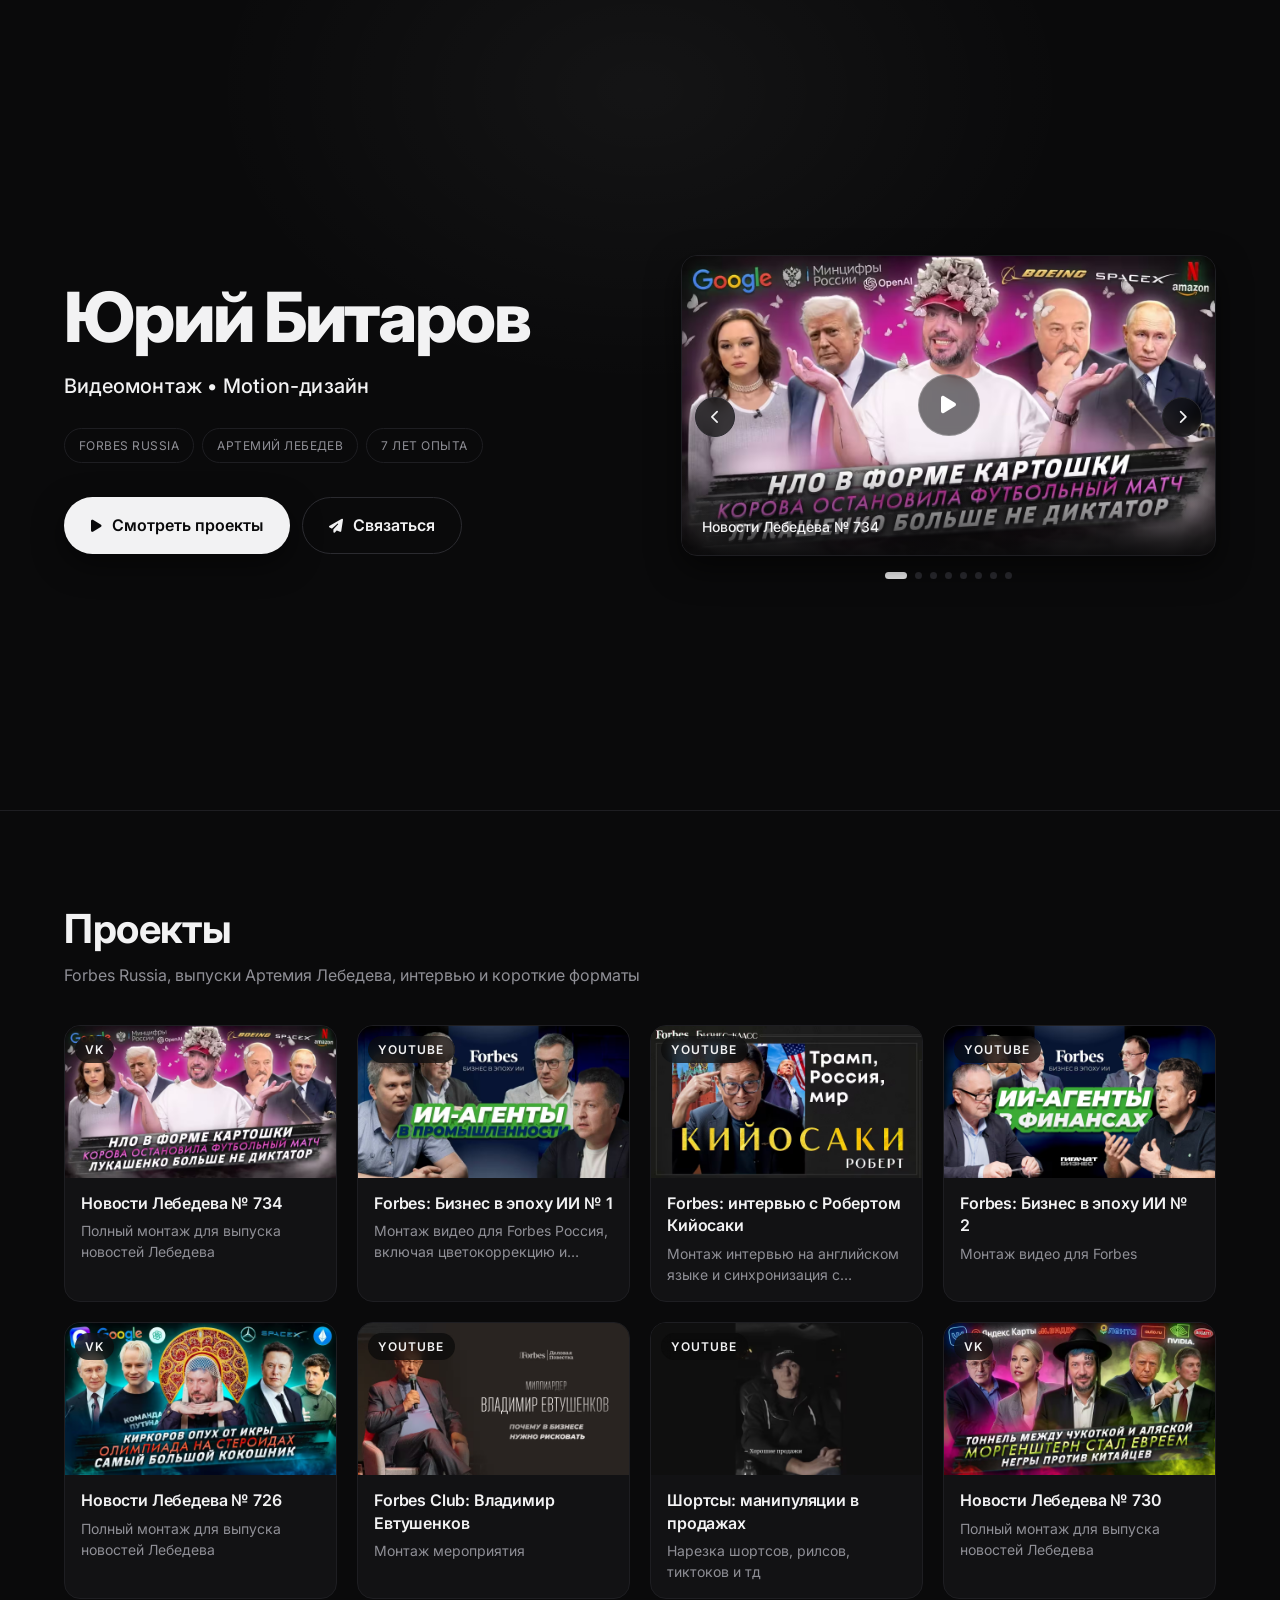
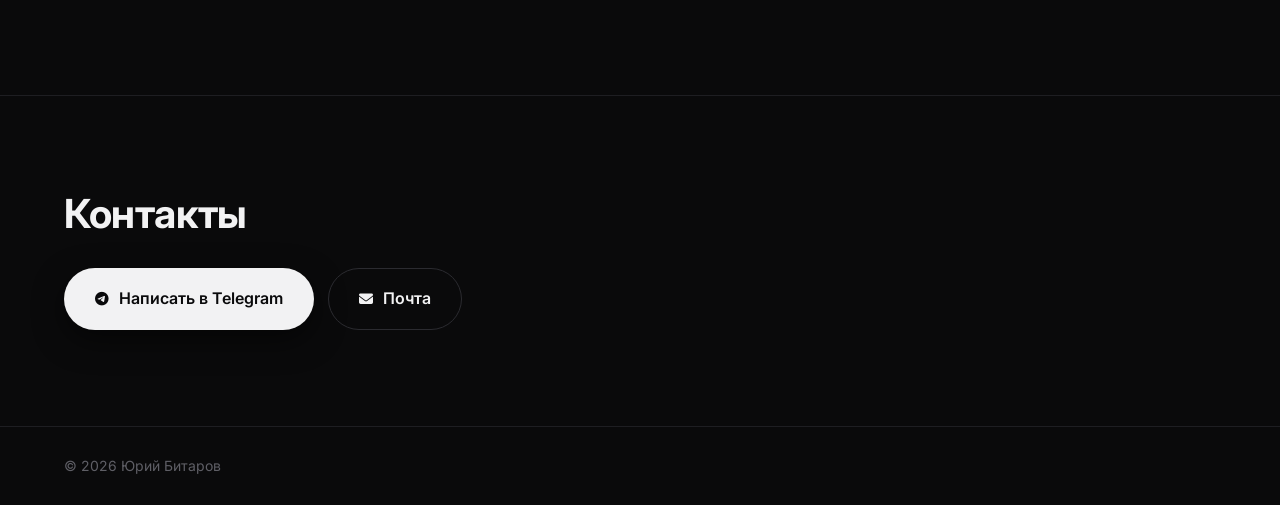
==== commit 5452732c: "Кнопка почты: подпись «Почта» вместо «Отправить письмо»" ====
--- a/index.html
+++ b/index.html
@@ -84,7 +84,7 @@
           <i class="fa-brands fa-telegram"></i> <span>Написать в Telegram</span>
         </a>
         <a class="btn btn--ghost btn--wide" id="mailBtn">
-          <i class="fa-solid fa-envelope"></i> <span>Отправить письмо</span>
+          <i class="fa-solid fa-envelope"></i> <span>Почта</span>
         </a>
       </div>
     </div>
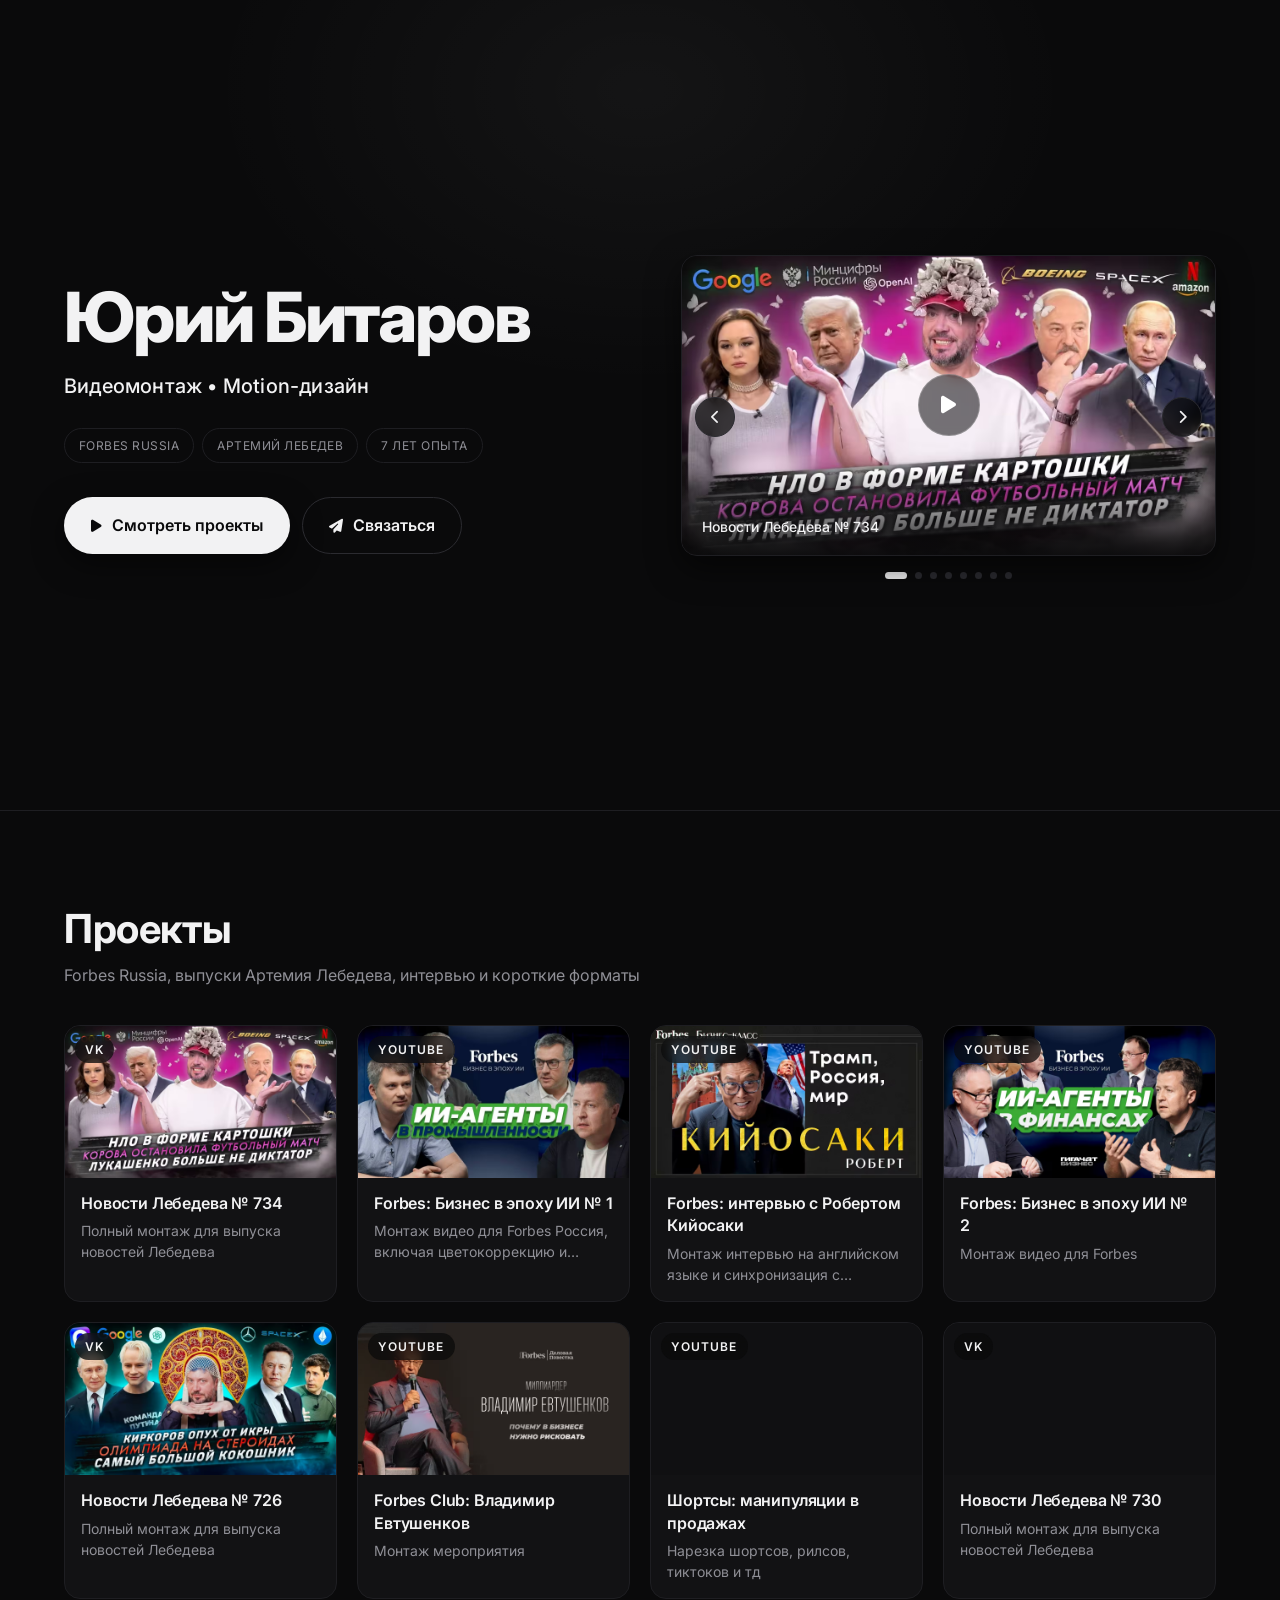
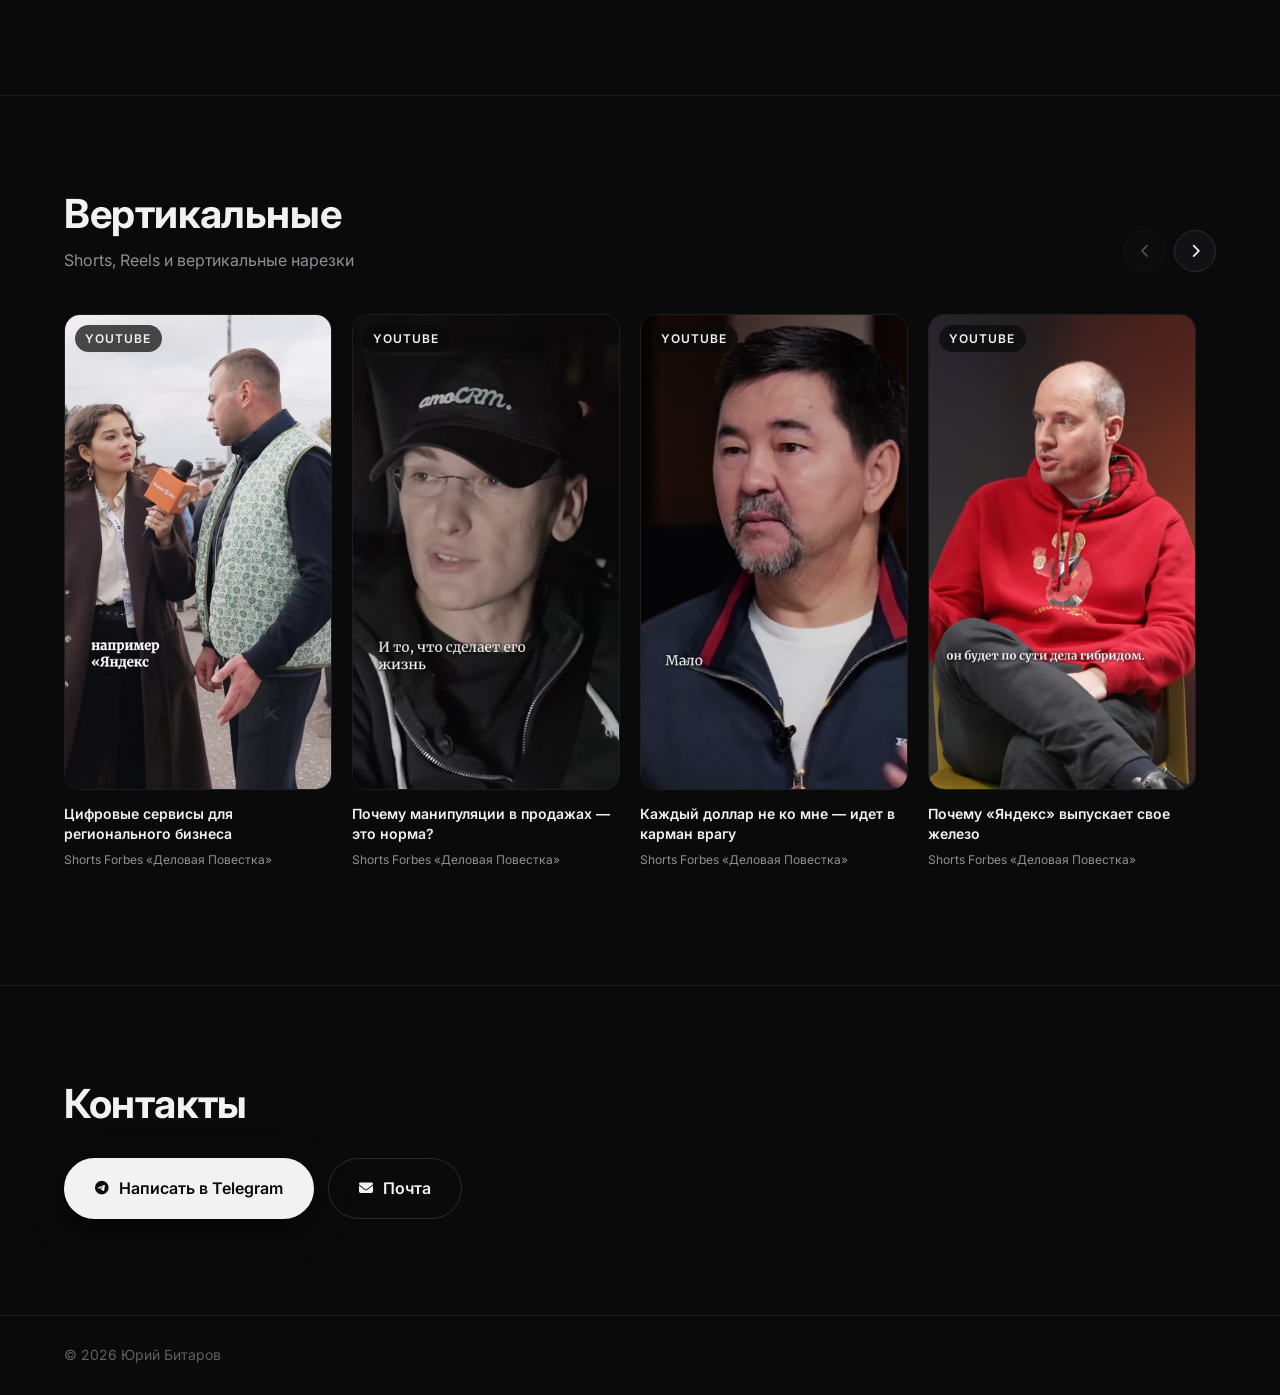
==== commit c48af023: "Вертикальные: листание стрелками в шапке секции, состояние кнопок по краям ленты" ====
--- a/index.html
+++ b/index.html
@@ -74,6 +74,22 @@
     </div>
   </section>
 
+  <section class="section shorts" id="shorts" hidden>
+    <div class="container">
+      <div class="section__head shorts__head">
+        <div>
+          <h2 class="section__title">Вертикальные</h2>
+          <p class="section__note">Shorts, Reels и вертикальные нарезки</p>
+        </div>
+        <div class="shorts__nav" id="shortsNav" hidden>
+          <button class="shorts__arrow" id="shortsPrev" type="button" aria-label="Предыдущие вертикальные" aria-controls="shortsScroller"><i class="fa-solid fa-chevron-left"></i></button>
+          <button class="shorts__arrow" id="shortsNext" type="button" aria-label="Следующие вертикальные" aria-controls="shortsScroller"><i class="fa-solid fa-chevron-right"></i></button>
+        </div>
+      </div>
+      <div class="shorts__scroller" id="shortsScroller" tabindex="0" aria-label="Вертикальные видео"></div>
+    </div>
+  </section>
+
   <section class="section contacts" id="contacts">
     <div class="container">
       <div class="section__head">
--- a/style.css
+++ b/style.css
@@ -481,6 +481,153 @@
   color: var(--text-mute);
 }
 
+/* --- Вертикальные ---
+   Лента 9:16: на десктопе листается стрелками и ползунком, на тач-устройствах — свайпом. */
+.shorts__head {
+  display: flex;
+  align-items: flex-end;
+  justify-content: space-between;
+  gap: 24px;
+}
+
+.shorts__nav {
+  display: flex;
+  flex: none;
+  gap: 8px;
+  padding-bottom: 2px;
+}
+.shorts__nav[hidden] { display: none; }
+
+.shorts__arrow {
+  display: grid;
+  place-items: center;
+  width: 42px;
+  height: 42px;
+  border-radius: 50%;
+  border: 1px solid var(--line-strong);
+  background: var(--card);
+  color: var(--text);
+  font-size: var(--fs-sm);
+  transition: border-color .2s var(--ease), color .2s var(--ease), background-color .2s var(--ease), opacity .2s var(--ease);
+}
+.shorts__arrow:hover,
+.shorts__arrow:focus-visible { border-color: var(--accent); color: var(--accent); background: var(--card-hover); }
+.shorts__arrow[disabled] { opacity: 0.3; cursor: default; }
+.shorts__arrow[disabled]:hover { border-color: var(--line-strong); color: var(--text); background: var(--card); }
+
+/* карточки 9:16 в строку, листаются стрелками, колесом-свайпом и ползунком */
+.shorts__scroller {
+  display: grid;
+  grid-auto-flow: column;
+  grid-auto-columns: 268px;
+  gap: 20px;
+  margin-top: 36px;
+  padding: 4px 4px 20px;
+  overflow-x: auto;
+  overscroll-behavior-x: contain;
+  scroll-snap-type: x mandatory;
+  scrollbar-width: thin;
+  scrollbar-color: var(--line-strong) transparent;
+}
+.shorts__scroller:focus-visible { outline: 2px solid var(--accent); outline-offset: 4px; }
+.shorts__scroller::-webkit-scrollbar { height: 8px; }
+.shorts__scroller::-webkit-scrollbar-track { background: transparent; }
+.shorts__scroller::-webkit-scrollbar-thumb { background: var(--line-strong); border-radius: var(--radius-pill); }
+
+.shorts__card {
+  display: flex;
+  flex-direction: column;
+  scroll-snap-align: start;
+  padding: 0;
+  border: 0;
+  background: none;
+  color: inherit;
+  font: inherit;
+  text-align: left;
+  cursor: pointer;
+}
+
+.shorts__media {
+  position: relative;
+  aspect-ratio: 9 / 16;
+  border: 1px solid var(--line);
+  border-radius: var(--radius);
+  background: var(--card);
+  overflow: hidden;
+  transition: transform .25s var(--ease), border-color .25s var(--ease), box-shadow .25s var(--ease);
+}
+.shorts__card:hover .shorts__media,
+.shorts__card:focus-visible .shorts__media {
+  transform: translateY(-3px);
+  border-color: var(--accent-line);
+  box-shadow: var(--shadow);
+}
+
+.shorts__media img {
+  width: 100%;
+  height: 100%;
+  object-fit: cover;
+  transition: transform .45s var(--ease);
+}
+.shorts__card:hover .shorts__media img { transform: scale(1.04); }
+
+.shorts__badge {
+  position: absolute;
+  top: 10px;
+  left: 10px;
+  z-index: 2;
+  padding: 4px 10px;
+  border-radius: var(--radius-pill);
+  background: rgba(10, 10, 11, 0.72);
+  backdrop-filter: blur(6px);
+  font-size: var(--fs-xs);
+  font-weight: 600;
+  letter-spacing: 0.09em;
+  text-transform: uppercase;
+  color: var(--text);
+}
+
+.shorts__play {
+  position: absolute;
+  top: 50%;
+  left: 50%;
+  z-index: 2;
+  display: grid;
+  place-items: center;
+  width: 52px;
+  height: 52px;
+  transform: translate(-50%, -50%) scale(0.9);
+  border-radius: 50%;
+  background: rgba(10, 10, 11, 0.58);
+  border: 1px solid rgba(255, 255, 255, 0.2);
+  color: #fff;
+  font-size: var(--fs-base);
+  opacity: 0;
+  backdrop-filter: blur(6px);
+  transition: opacity .25s var(--ease), transform .25s var(--ease);
+}
+.shorts__card:hover .shorts__play,
+.shorts__card:focus-visible .shorts__play { opacity: 1; transform: translate(-50%, -50%) scale(1); }
+.shorts__play i { margin-left: 3px; }
+
+.shorts__title {
+  margin-top: 14px;
+  font-size: var(--fs-sm);
+  font-weight: 600;
+  line-height: 1.45;
+  display: -webkit-box;
+  -webkit-line-clamp: 2;
+  -webkit-box-orient: vertical;
+  overflow: hidden;
+}
+
+.shorts__meta {
+  margin-top: 6px;
+  font-size: var(--fs-xs);
+  line-height: 1.5;
+  color: var(--text-dim);
+}
+
 /* --- Модалка -------------------------------------------------------------- */
 .modal {
   position: fixed;
@@ -545,6 +692,15 @@
 .modal__iframe-wrap { position: absolute; inset: 0; }
 .modal__iframe-wrap iframe { width: 100%; height: 100%; border: 0; }
 
+/* вертикальное видео: узкий диалог и рамка 9:16 вместо 16:9 */
+.modal--vertical .modal__dialog { width: min(460px, 100%); }
+.modal--vertical .modal__video {
+  width: auto;
+  height: min(calc(100vh - 220px), 720px);
+  aspect-ratio: 9 / 16;
+  margin: 0 auto;
+}
+
 .video-loader {
   position: absolute;
   inset: 0;
@@ -617,3 +773,13 @@
   html { scroll-behavior: auto; }
   *, *::before, *::after { transition-duration: 0.01ms !important; animation-duration: 0.01ms !important; }
 }
+
+@media (max-width: 640px) {
+  .shorts__scroller { grid-auto-columns: min(62vw, 260px); gap: 14px; padding-bottom: 16px; }
+  .shorts__nav { display: none; }   /* на мобильном листаем свайпом */
+}
+
+/* на тач-устройствах наведения нет — кнопку проигрывания показываем сразу */
+@media (hover: none), (max-width: 640px) {
+  .video-card__play, .shorts__play { opacity: 1; transform: translate(-50%, -50%) scale(1); }
+}
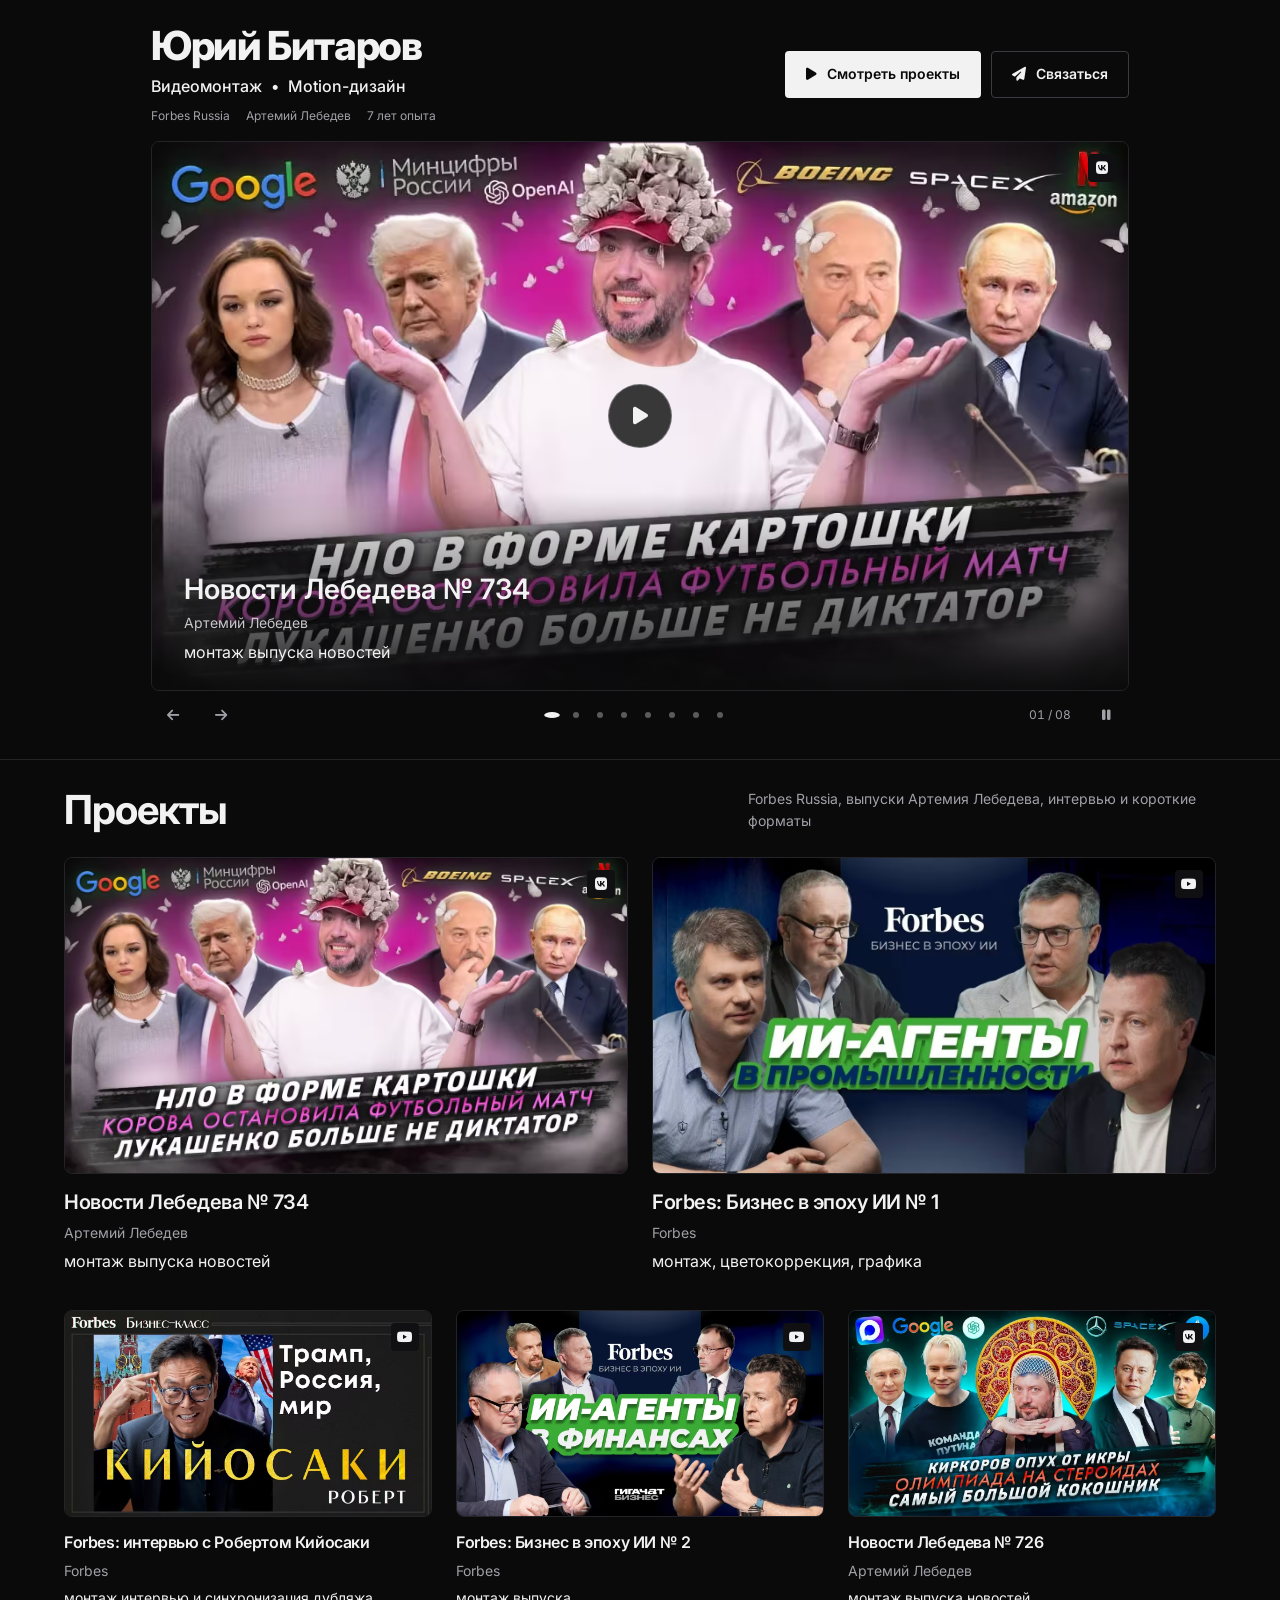
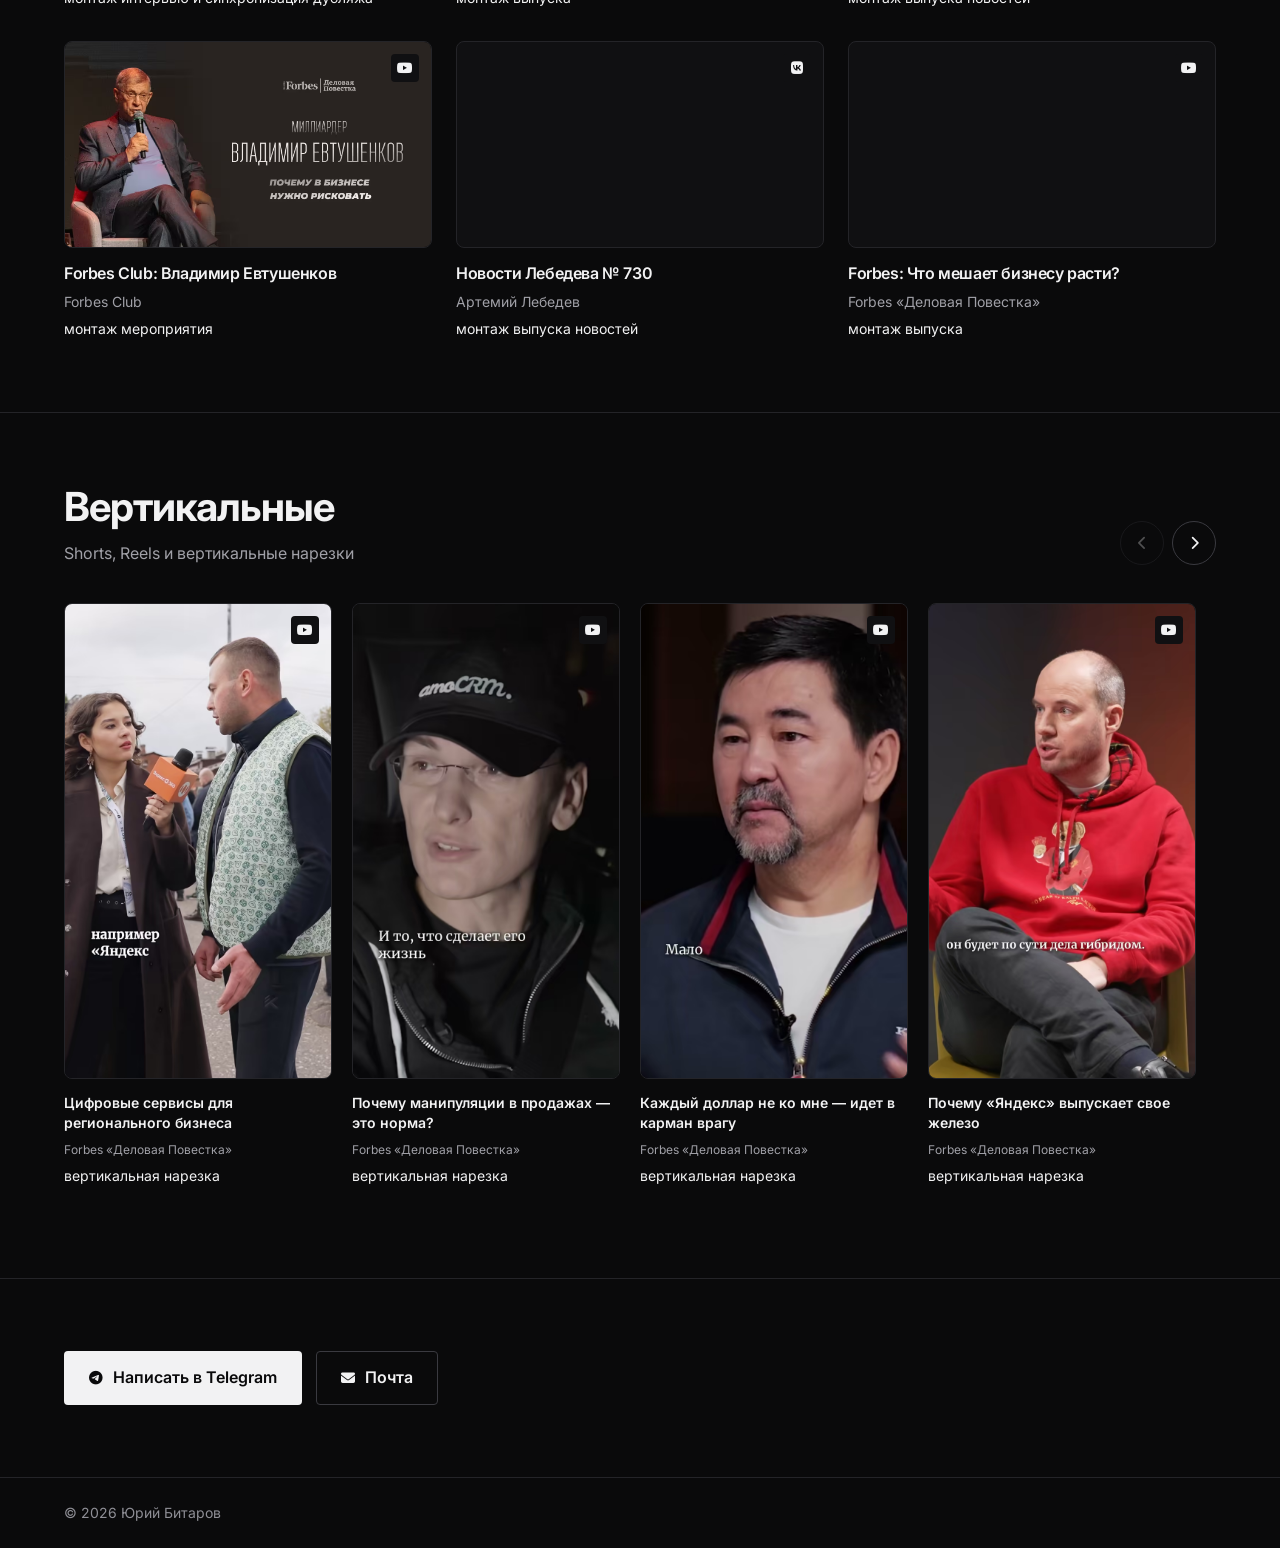
==== commit 604b1556: "Редизайн визитки: карусель, крупное избранное, роли, мобильные карточки - Первый экран: крупная кару" ====
--- a/index.html
+++ b/index.html
@@ -43,20 +43,30 @@
       </div>
 
       <div class="hero__media">
-        <div class="showcase" id="showcase">
+        <div class="showcase" id="showcase" role="region" aria-roledescription="карусель" aria-label="Проекты в фокусе" hidden>
           <div class="showcase__stage" id="showcaseStage"></div>
-          <button class="showcase__arrow showcase__arrow--prev" id="showcasePrev" aria-label="Предыдущий проект"><i class="fa-solid fa-chevron-left"></i></button>
-          <button class="showcase__arrow showcase__arrow--next" id="showcaseNext" aria-label="Следующий проект"><i class="fa-solid fa-chevron-right"></i></button>
-          <div class="showcase__dots" id="showcaseDots"></div>
+          <div class="showcase__controls" id="showcaseControls">
+            <div class="showcase__nav">
+              <button class="showcase__arrow" id="showcasePrev" type="button" aria-label="Предыдущий проект" aria-controls="showcaseStage"><i class="fa-solid fa-arrow-left" aria-hidden="true"></i></button>
+              <button class="showcase__arrow" id="showcaseNext" type="button" aria-label="Следующий проект" aria-controls="showcaseStage"><i class="fa-solid fa-arrow-right" aria-hidden="true"></i></button>
+            </div>
+            <div class="showcase__dots" id="showcaseDots" role="group" aria-label="Выбрать проект"></div>
+            <div class="showcase__tools">
+              <span class="showcase__counter" id="showcaseCounter" aria-hidden="true"></span>
+              <button class="showcase__toggle" id="showcaseToggle" type="button" aria-label="Приостановить автопрокрутку" aria-pressed="false"><i class="fa-solid fa-pause" aria-hidden="true"></i></button>
+            </div>
+          </div>
+          <p class="sr-only" id="showcaseStatus" aria-live="polite" aria-atomic="true"></p>
         </div>
       </div>
     </div>
   </header>
 
-  <section class="section portfolio" id="portfolio">
+  <main>
+  <section class="section portfolio" id="portfolio" aria-labelledby="portfolioTitle">
     <div class="container">
       <div class="section__head">
-        <h2 class="section__title">Проекты</h2>
+        <h2 class="section__title" id="portfolioTitle">Проекты</h2>
         <p class="section__note">Forbes Russia, выпуски Артемия Лебедева, интервью и короткие форматы</p>
       </div>
 
@@ -92,9 +102,6 @@
 
   <section class="section contacts" id="contacts">
     <div class="container">
-      <div class="section__head">
-        <h2 class="section__title">Контакты</h2>
-      </div>
       <div class="contacts__buttons">
         <a class="btn btn--primary btn--wide" id="tgBtn" rel="noopener noreferrer">
           <i class="fa-brands fa-telegram"></i> <span>Написать в Telegram</span>
@@ -105,6 +112,7 @@
       </div>
     </div>
   </section>
+  </main>
 
   <footer class="footer">
     <div class="container footer__inner">
@@ -112,9 +120,9 @@
     </div>
   </footer>
 
-  <div class="modal" id="modal" aria-hidden="true">
+  <div class="modal" id="modal" aria-hidden="true" inert>
     <div class="modal__backdrop" id="modalBackdrop"></div>
-    <div class="modal__dialog" role="dialog" aria-modal="true" aria-labelledby="modalTitle">
+    <div class="modal__dialog" role="dialog" aria-modal="true" aria-labelledby="modalTitle" aria-describedby="modalDesc">
       <button class="modal__close" id="modalClose" aria-label="Закрыть"><i class="fa-solid fa-xmark"></i></button>
       <div class="modal__video">
         <div class="video-loader" id="videoLoader"><div class="spinner"></div></div>
@@ -125,6 +133,8 @@
     </div>
   </div>
 
+  <div class="toast" id="toast" role="status" aria-live="polite"></div>
+
   <script src="script.js"></script>
 </body>
 </html>
--- a/style.css
+++ b/style.css
@@ -1,37 +1,29 @@
 /* ==========================================================================
-   Юрий Битаров — визитка. Один файл, порядок: токены → база → утилиты →
-   hero → проекты → контакты/футер → модалка → адаптив.
+   Юрий Битаров — портфолио. Токены → база → первый экран → проекты →
+   вертикальные → контакты → модалка → адаптив.
    ========================================================================== */
 
-/* --- Токены --------------------------------------------------------------- */
 :root {
   --bg: #0a0a0b;
   --bg-soft: #101012;
   --card: #121214;
   --card-hover: #17171a;
-
   --text: #f2f2f3;
-  --text-dim: #8f8f96;
-  --text-mute: #5f5f66;
-
+  --text-dim: #a0a0a7;
+  --text-mute: #8f8f96;
   --accent: #f2f2f3;
   --accent-line: rgba(255, 255, 255, 0.3);
-
-  --line: #1e1e22;
-  --line-strong: #2b2b30;
-
-  --radius: 16px;
-  --radius-sm: 10px;
+  --line: #242428;
+  --line-strong: #3a3a40;
+  --radius: 8px;
+  --radius-sm: 4px;
   --radius-pill: 999px;
-
   --container: 1200px;
   --gutter: 24px;
-  --section-pad: 96px;
-
+  --section-pad: 72px;
   --font: 'Inter', -apple-system, BlinkMacSystemFont, 'Segoe UI', Roboto, sans-serif;
   --font-display: 'Poppins', var(--font);
-
-  /* шкала: 12 / 14 / 16 / 20 / 28 / 40 / 72 */
+  /* Все кегли берутся из одной шкалы. */
   --fs-xs: 12px;
   --fs-sm: 14px;
   --fs-base: 16px;
@@ -39,23 +31,12 @@
   --fs-lg: 28px;
   --fs-xl: 40px;
   --fs-2xl: 72px;
-
-  --shadow: 0 12px 32px rgba(0, 0, 0, 0.55);
-  --shadow-accent: 0 10px 30px rgba(0, 0, 0, 0.5);
-  --ease: cubic-bezier(0.2, 0.7, 0.3, 1);
-}
-
-/* --- База ----------------------------------------------------------------- */
-*,
-*::before,
-*::after { box-sizing: border-box; }
-
-html {
-  scroll-behavior: smooth;
-  scroll-padding-top: 24px;
-  -webkit-text-size-adjust: 100%;
-}
-
+  --ease: cubic-bezier(0.22, 0.68, 0.18, 1);
+}
+
+/* --- База ---------------------------------------------------------------- */
+*, *::before, *::after { box-sizing: border-box; }
+html { scroll-behavior: smooth; scroll-padding-top: 24px; -webkit-text-size-adjust: 100%; }
 body {
   margin: 0;
   background: var(--bg);
@@ -65,721 +46,248 @@
   line-height: 1.6;
   -webkit-font-smoothing: antialiased;
   -moz-osx-font-smoothing: grayscale;
-  overflow-x: hidden;
-}
-
+}
+[hidden] { display: none !important; }
 img { display: block; max-width: 100%; }
-
 a { color: inherit; text-decoration: none; }
-
-h1, h2, h3 { margin: 0; font-family: var(--font-display); font-weight: 700; line-height: 1.1; letter-spacing: -0.01em; }
-
+h1, h2, h3 { margin: 0; font-family: var(--font-display); font-weight: 700; line-height: 1.1; letter-spacing: -0.025em; }
 p { margin: 0; }
-
 ul { margin: 0; padding: 0; list-style: none; }
-
 button { font: inherit; color: inherit; background: none; border: 0; cursor: pointer; }
-
-::selection { background: var(--accent); color: #0a0a0b; }
-
-:focus-visible { outline: 2px solid var(--accent); outline-offset: 3px; border-radius: 4px; }
-
-.container {
-  width: 100%;
-  max-width: var(--container);
-  margin-inline: auto;
-  padding-inline: var(--gutter);
-}
-
-/* --- Кнопки --------------------------------------------------------------- */
+::selection { background: var(--accent); color: var(--bg); }
+:focus-visible { outline: 2px solid var(--accent); outline-offset: 4px; }
+.container { width: 100%; max-width: var(--container); margin-inline: auto; padding-inline: var(--gutter); }
+.sr-only { position: absolute; width: 1px; height: 1px; padding: 0; margin: -1px; overflow: hidden; clip-path: inset(50%); white-space: nowrap; border: 0; }
+
+/* --- Кнопки -------------------------------------------------------------- */
 .btn {
   display: inline-flex;
   align-items: center;
   justify-content: center;
   gap: 10px;
-  padding: 15px 26px;
-  border-radius: var(--radius-pill);
+  min-height: 46px;
+  padding: 11px 20px;
   border: 1px solid transparent;
-  font-size: var(--fs-base);
+  border-radius: var(--radius-sm);
+  font-size: var(--fs-sm);
   font-weight: 600;
   white-space: nowrap;
-  transition: background-color .25s var(--ease), border-color .25s var(--ease),
-              color .25s var(--ease), box-shadow .25s var(--ease), transform .25s var(--ease);
-}
-
+  transition: transform .2s var(--ease);
+}
 .btn i { font-size: var(--fs-sm); }
-
-.btn--primary {
-  background: var(--accent);
-  color: #0a0a0b;
-  box-shadow: var(--shadow-accent);
-}
-.btn--primary:hover { transform: translateY(-2px); box-shadow: 0 16px 40px rgba(0, 0, 0, 0.55); }
-
-.btn--ghost {
-  border-color: var(--line-strong);
-  color: var(--text);
-}
-.btn--ghost:hover { border-color: var(--accent); color: var(--accent); transform: translateY(-2px); }
-
-.btn--wide { padding: 17px 30px; font-size: var(--fs-base); }
-
-/* --- Hero ----------------------------------------------------------------- */
-.hero {
-  display: flex;
+.btn--primary { background: var(--accent); color: var(--bg); }
+.btn--primary:hover { background: #fff; transform: translateY(-2px); }
+.btn--ghost { border-color: var(--line-strong); }
+.btn--ghost:hover { border-color: var(--accent); transform: translateY(-2px); }
+.btn--wide { min-height: 54px; padding: 13px 24px; font-size: var(--fs-base); }
+
+/* --- Первый экран ------------------------------------------------------- */
+.hero { padding: 24px 0; }
+.hero__inner { display: grid; gap: 16px; }
+/* На ноутбуке сохраняем 16:9 и оставляем начало проектов в первом окне. */
+@media (min-width: 1100px) {
+  .hero__inner { max-width: clamp(880px, calc((100svh - 350px) * 16 / 9 + var(--gutter) * 2), var(--container)); }
+}
+.hero__text {
+  display: grid;
+  grid-template-columns: minmax(0, 1fr) auto;
   align-items: center;
-  min-height: min(90vh, 860px);
-  padding: 104px 0 80px;
-  position: relative;
-}
-
-.hero::before {
-  content: '';
-  position: absolute;
-  top: -220px;
-  left: 50%;
-  width: min(900px, 100vw);
-  height: 620px;
-  transform: translateX(-50%);
-  background: radial-gradient(ellipse at center, rgba(255, 255, 255, 0.045), transparent 68%);
-  pointer-events: none;
-}
-
-.hero__inner {
-  display: grid;
-  grid-template-columns: 1.05fr 1fr;
-  gap: 56px;
-  align-items: center;
-  position: relative;
-}
-
-.hero__title {
-  font-size: clamp(var(--fs-xl), 5.4vw, var(--fs-2xl));
-  font-weight: 800;
-  letter-spacing: -0.03em;
-}
-
-.hero__roles {
-  margin-top: 14px;
-  font-size: var(--fs-md);
-  font-weight: 500;
-  letter-spacing: 0.01em;
-}
-
-.dot { color: var(--accent); }
-
-.hero__facts {
-  display: flex;
-  flex-wrap: wrap;
-  gap: 8px;
-  margin-top: 26px;
-}
-
-.hero__facts li {
-  padding: 7px 14px;
-  border: 1px solid var(--line);
-  border-radius: var(--radius-pill);
-  font-size: var(--fs-xs);
-  letter-spacing: 0.04em;
-  color: var(--text-dim);
-  text-transform: uppercase;
-}
-
-.hero__cta {
-  display: flex;
-  flex-wrap: wrap;
-  gap: 12px;
-  margin-top: 34px;
-}
-
-/* --- Витрина избранного (hero) -------------------------------------------- */
+  column-gap: 24px;
+}
+.hero__title { font-size: clamp(var(--fs-lg), 3.4vw, var(--fs-xl)); font-weight: 800; letter-spacing: -0.035em; }
+.hero__roles { grid-column: 1; margin-top: 6px; font-size: var(--fs-base); font-weight: 500; }
+.dot { padding-inline: 5px; color: var(--accent); }
+.hero__facts { grid-column: 1; display: flex; flex-wrap: wrap; gap: 4px 16px; margin-top: 6px; }
+.hero__facts li { color: var(--text-dim); font-size: var(--fs-xs); }
+.hero__cta { grid-column: 2; grid-row: 1 / 4; display: flex; flex-wrap: wrap; gap: 10px; justify-content: flex-end; }
+.hero__media { min-width: 0; }
+
+/* --- Карусель ----------------------------------------------------------- */
 .showcase { position: relative; }
-
-.showcase__stage {
-  position: relative;
-  aspect-ratio: 16 / 9;
-  border: 1px solid var(--line);
-  border-radius: var(--radius);
-  background: var(--bg-soft);
-  overflow: hidden;
-  box-shadow: var(--shadow);
-}
-
-.slide {
-  position: absolute;
-  inset: 0;
-  opacity: 0;
-  visibility: hidden;
-  transition: opacity .6s var(--ease), visibility .6s;
-  padding: 0;
-  text-align: left;
-}
-.slide.is-active { opacity: 1; visibility: visible; }
-
-.slide__img {
-  width: 100%;
-  height: 100%;
-  object-fit: cover;
-}
-
-.slide__play {
+.showcase__stage { position: relative; aspect-ratio: 16 / 9; overflow: hidden; border: 1px solid var(--line); border-radius: var(--radius); background: var(--bg-soft); touch-action: pan-y pinch-zoom; }
+.slide { position: absolute; inset: 0; width: 100%; height: 100%; padding: 0; text-align: left; opacity: 0; pointer-events: none; }
+.slide.is-active { z-index: 1; opacity: 1; pointer-events: auto; }
+.slide:focus-visible { outline-offset: -5px; }
+.slide__img { width: 100%; height: 100%; object-fit: cover; }
+.slide__play, .video-card__play, .shorts__play {
   position: absolute;
   top: 50%;
   left: 50%;
   display: grid;
   place-items: center;
-  width: 62px;
-  height: 62px;
-  transform: translate(-50%, -50%);
+  width: 48px;
+  height: 48px;
+  border: 1px solid var(--accent-line);
   border-radius: 50%;
-  background: rgba(10, 10, 11, 0.55);
-  border: 1px solid rgba(255, 255, 255, 0.22);
-  font-size: var(--fs-md);
-  color: #fff;
-  backdrop-filter: blur(6px);
-  transition: background-color .25s var(--ease), color .25s var(--ease), transform .25s var(--ease);
-}
-.slide:hover .slide__play,
-.slide:focus-visible .slide__play {
-  background: var(--accent);
-  border-color: var(--accent);
-  color: #0a0a0b;
-  transform: translate(-50%, -50%) scale(1.06);
-}
-
-.slide__caption {
-  position: absolute;
-  left: 0;
-  right: 0;
-  bottom: 0;
-  padding: 46px 20px 16px;
-  background: linear-gradient(to top, rgba(10, 10, 11, 0.92), rgba(10, 10, 11, 0));
-  font-size: var(--fs-sm);
-  font-weight: 500;
-  color: var(--text);
-  overflow: hidden;
-  display: -webkit-box;
-  -webkit-line-clamp: 2;
-  -webkit-box-orient: vertical;
-}
-
-.showcase__arrow {
-  position: absolute;
-  top: 50%;
-  display: grid;
-  place-items: center;
-  width: 40px;
-  height: 40px;
-  transform: translateY(-50%);
-  border-radius: 50%;
-  border: 1px solid var(--line-strong);
-  background: rgba(10, 10, 11, 0.72);
+  background: rgba(10, 10, 11, 0.8);
   color: var(--text);
   font-size: var(--fs-sm);
-  backdrop-filter: blur(6px);
-  transition: border-color .2s var(--ease), color .2s var(--ease), background-color .2s var(--ease);
-  z-index: 2;
-}
-.showcase__arrow:hover { border-color: var(--accent); color: var(--accent); }
-.showcase__arrow--prev { left: 14px; }
-.showcase__arrow--next { right: 14px; }
-
-.showcase__dots {
-  display: flex;
-  justify-content: center;
-  gap: 8px;
-  margin-top: 16px;
-}
-
-.showcase__dot {
-  width: 7px;
-  height: 7px;
-  padding: 0;
-  border-radius: var(--radius-pill);
-  background: var(--line-strong);
-  transition: width .25s var(--ease), background-color .25s var(--ease);
-}
-.showcase__dot.is-active { width: 22px; background: var(--accent); }
-
-/* --- Секции --------------------------------------------------------------- */
-.section {
-  padding-block: var(--section-pad);
-  border-top: 1px solid var(--line);
-}
-
-.section__title {
-  font-size: clamp(var(--fs-lg), 3.2vw, var(--fs-xl));
-  font-weight: 700;
-}
-
-.section__note {
-  margin-top: 12px;
-  max-width: 62ch;
-  font-size: var(--fs-base);
-  color: var(--text-dim);
-}
-
-/* --- Портфолио ------------------------------------------------------------ */
-.video-grid {
-  display: grid;
-  grid-template-columns: repeat(4, minmax(0, 1fr));
-  gap: 20px;
-  margin-top: 36px;
-}
-
-.video-card {
-  display: flex;
-  flex-direction: column;
-  background: var(--card);
-  border: 1px solid var(--line);
-  border-radius: var(--radius);
-  overflow: hidden;
-  cursor: pointer;
-  transition: transform .25s var(--ease), border-color .25s var(--ease), box-shadow .25s var(--ease), background-color .25s var(--ease);
-}
-.video-card:hover,
-.video-card:focus-visible {
-  transform: translateY(-3px);
-  border-color: var(--accent-line);
-  background: var(--card-hover);
-  box-shadow: var(--shadow);
-}
-
-.video-card__thumb {
-  position: relative;
-  aspect-ratio: 16 / 9;
-  background: var(--bg-soft);
-  overflow: hidden;
-}
-
-.video-card__thumb img {
-  width: 100%;
-  height: 100%;
-  object-fit: cover;
-  transition: transform .45s var(--ease);
-}
-.video-card:hover .video-card__thumb img { transform: scale(1.04); }
-
-.video-card__badge {
-  position: absolute;
-  top: 10px;
-  left: 10px;
-  padding: 4px 10px;
-  border-radius: var(--radius-pill);
-  background: rgba(10, 10, 11, 0.72);
-  backdrop-filter: blur(6px);
-  font-size: var(--fs-xs);
-  font-weight: 600;
-  letter-spacing: 0.09em;
-  text-transform: uppercase;
-  color: var(--text);
-}
-
-.video-card__play {
-  position: absolute;
-  top: 50%;
-  left: 50%;
-  display: grid;
-  place-items: center;
-  width: 46px;
-  height: 46px;
-  transform: translate(-50%, -50%) scale(0.9);
-  border-radius: 50%;
-  background: rgba(10, 10, 11, 0.58);
-  border: 1px solid rgba(255, 255, 255, 0.2);
-  color: #fff;
-  font-size: var(--fs-sm);
-  opacity: 0;
-  backdrop-filter: blur(6px);
-  transition: opacity .25s var(--ease), transform .25s var(--ease), background-color .25s var(--ease), color .25s var(--ease);
-}
-.video-card:hover .video-card__play,
-.video-card:focus-visible .video-card__play { opacity: 1; transform: translate(-50%, -50%) scale(1); }
-.video-card__play i { margin-left: 2px; }
-
-.video-card__body {
-  display: flex;
-  flex-direction: column;
-  gap: 6px;
-  padding: 14px 16px 16px;
-}
-
-.video-card__title {
-  font-family: var(--font);
-  font-size: var(--fs-base);
-  font-weight: 600;
-  line-height: 1.4;
-  display: -webkit-box;
-  -webkit-line-clamp: 2;
-  -webkit-box-orient: vertical;
-  overflow: hidden;
-}
-
-.video-card__desc {
-  font-size: var(--fs-sm);
-  line-height: 1.5;
-  color: var(--text-dim);
-  display: -webkit-box;
-  -webkit-line-clamp: 2;
-  -webkit-box-orient: vertical;
-  overflow: hidden;
-}
-
-/* --- Загрузка / сообщения ------------------------------------------------- */
-.grid-loader {
-  display: flex;
-  flex-direction: column;
-  align-items: center;
-  gap: 14px;
-  padding: 56px 0;
-  color: var(--text-dim);
-  font-size: var(--fs-sm);
-}
-
-.spinner {
-  width: 30px;
-  height: 30px;
-  border: 2px solid var(--line-strong);
-  border-top-color: var(--accent);
-  border-radius: 50%;
-  animation: spin .8s linear infinite;
-}
-
+  transform: translate(-50%, -50%);
+  transition: transform .25s var(--ease), opacity .25s var(--ease);
+}
+.slide__play { width: 64px; height: 64px; font-size: var(--fs-md); }
+.slide:hover .slide__play, .slide:focus-visible .slide__play { transform: translate(-50%, -50%) scale(1.06); background: var(--accent); color: var(--bg); }
+.slide__caption { position: absolute; inset: auto 0 0; display: flex; flex-direction: column; gap: 5px; padding: 80px 32px 26px; background: linear-gradient(transparent, rgba(10, 10, 11, 0.95)); }
+.slide__title { max-width: 36ch; font-size: clamp(var(--fs-md), 2.5vw, var(--fs-lg)); font-weight: 600; line-height: 1.25; display: -webkit-box; -webkit-line-clamp: 2; -webkit-box-orient: vertical; overflow: hidden; }
+.slide__client { color: #c7c7cc; font-size: var(--fs-sm); }
+.slide__role { max-width: 72ch; font-size: var(--fs-base); line-height: 1.5; }
+.showcase__controls { display: flex; align-items: center; justify-content: space-between; gap: 12px; padding-top: 4px; }
+.showcase__nav, .showcase__tools { display: flex; align-items: center; flex: none; gap: 4px; }
+.showcase__tools { gap: 14px; }
+.showcase__arrow, .showcase__toggle { display: grid; place-items: center; width: 44px; height: 40px; padding: 0; color: var(--text-dim); font-size: var(--fs-sm); }
+.showcase__arrow:hover, .showcase__toggle:hover { color: var(--accent); }
+.showcase__toggle[aria-pressed="true"] { color: var(--accent); }
+.showcase__counter { color: var(--text-dim); font-size: var(--fs-xs); font-variant-numeric: tabular-nums; white-space: nowrap; }
+.showcase__dots { display: flex; justify-content: center; min-width: 0; }
+.showcase__dot { display: grid; place-items: center; width: 24px; height: 40px; padding: 0; }
+.showcase__dot::before { content: ''; width: 6px; height: 6px; border-radius: var(--radius-pill); background: var(--text); opacity: .35; transition: transform .25s var(--ease), opacity .25s var(--ease); }
+.showcase__dot.is-active::before { transform: scaleX(2.6); opacity: 1; }
+
+/* --- Секции и проекты --------------------------------------------------- */
+.section { padding-block: var(--section-pad); border-top: 1px solid var(--line); }
+.section__title { font-size: clamp(var(--fs-lg), 3.2vw, var(--fs-xl)); font-weight: 700; }
+.section__note { max-width: 62ch; margin-top: 12px; font-size: var(--fs-base); color: var(--text-dim); }
+.portfolio { padding-top: 28px; }
+.portfolio .section__head { display: flex; align-items: center; justify-content: space-between; gap: 24px; }
+.portfolio .section__note { max-width: 52ch; margin-top: 0; font-size: var(--fs-sm); }
+.video-grid { display: grid; gap: 36px; margin-top: 24px; }
+.video-grid__featured, .video-grid__rest { display: grid; gap: 32px 24px; align-items: start; }
+.video-grid__featured { grid-template-columns: repeat(2, minmax(0, 1fr)); }
+.video-grid__rest { grid-template-columns: repeat(3, minmax(0, 1fr)); }
+.video-card { min-width: 0; cursor: pointer; }
+.video-card__thumb { position: relative; aspect-ratio: 16 / 9; border: 1px solid var(--line); border-radius: var(--radius); overflow: hidden; background: var(--bg-soft); }
+.video-card:hover .video-card__thumb, .video-card:focus-visible .video-card__thumb { border-color: var(--accent-line); }
+.video-card__thumb img { width: 100%; height: 100%; object-fit: cover; transition: transform .45s var(--ease); }
+.video-card:hover .video-card__thumb img { transform: scale(1.025); }
+.platform-icon { position: absolute; top: 12px; right: 12px; z-index: 2; display: grid; place-items: center; width: 28px; height: 28px; border-radius: var(--radius-sm); background: #101012; color: var(--text); font-size: var(--fs-sm); }
+.video-card__play { opacity: 0; transform: translate(-50%, -50%) scale(.94); }
+.video-card:hover .video-card__play, .video-card:focus-visible .video-card__play { opacity: 1; transform: translate(-50%, -50%) scale(1); }
+.video-card__play i, .slide__play i, .shorts__play i { margin-left: 2px; }
+.video-card__body { display: flex; flex-direction: column; gap: 6px; padding-top: 14px; }
+.video-card__title { font-family: var(--font); font-size: var(--fs-base); font-weight: 600; line-height: 1.4; display: -webkit-box; -webkit-line-clamp: 2; -webkit-box-orient: vertical; overflow: hidden; }
+.video-card--featured .video-card__title { font-size: var(--fs-md); }
+.video-card__client { color: var(--text-dim); font-size: var(--fs-sm); line-height: 1.5; }
+.video-card__role { font-size: var(--fs-sm); line-height: 1.6; overflow-wrap: anywhere; }
+.video-card--featured .video-card__role { font-size: var(--fs-base); }
+
+/* --- Загрузка и сообщения ----------------------------------------------- */
+.grid-loader { display: flex; flex-direction: column; align-items: center; gap: 14px; padding: 56px 0; color: var(--text-dim); font-size: var(--fs-sm); }
+.spinner { width: 30px; height: 30px; border: 2px solid var(--line-strong); border-top-color: var(--accent); border-radius: 50%; animation: spin .8s linear infinite; }
 @keyframes spin { to { transform: rotate(360deg); } }
-
-.grid-message {
-  margin-top: 28px;
-  font-size: var(--fs-base);
-  color: var(--text-dim);
-}
+.grid-message { margin-top: 28px; font-size: var(--fs-base); color: var(--text-dim); }
 .grid-message a { color: var(--accent); border-bottom: 1px solid var(--accent-line); }
 
-/* --- Контакты ------------------------------------------------------------- */
-.contacts__buttons {
-  display: flex;
-  flex-wrap: wrap;
-  gap: 14px;
-  margin-top: 32px;
-}
-
-/* --- Футер ---------------------------------------------------------------- */
-.footer {
-  border-top: 1px solid var(--line);
-  padding: 28px 0;
-}
-
-.footer__inner {
-  display: flex;
-  align-items: center;
-  justify-content: space-between;
-  flex-wrap: wrap;
-  gap: 14px;
-}
-
-.footer__copy {
-  font-size: var(--fs-sm);
-  color: var(--text-mute);
-}
-
-/* --- Вертикальные ---
-   Лента 9:16: на десктопе листается стрелками и ползунком, на тач-устройствах — свайпом. */
-.shorts__head {
-  display: flex;
-  align-items: flex-end;
-  justify-content: space-between;
-  gap: 24px;
-}
-
-.shorts__nav {
-  display: flex;
-  flex: none;
-  gap: 8px;
-  padding-bottom: 2px;
-}
-.shorts__nav[hidden] { display: none; }
-
-.shorts__arrow {
-  display: grid;
-  place-items: center;
-  width: 42px;
-  height: 42px;
-  border-radius: 50%;
-  border: 1px solid var(--line-strong);
-  background: var(--card);
-  color: var(--text);
-  font-size: var(--fs-sm);
-  transition: border-color .2s var(--ease), color .2s var(--ease), background-color .2s var(--ease), opacity .2s var(--ease);
-}
-.shorts__arrow:hover,
-.shorts__arrow:focus-visible { border-color: var(--accent); color: var(--accent); background: var(--card-hover); }
-.shorts__arrow[disabled] { opacity: 0.3; cursor: default; }
-.shorts__arrow[disabled]:hover { border-color: var(--line-strong); color: var(--text); background: var(--card); }
-
-/* карточки 9:16 в строку, листаются стрелками, колесом-свайпом и ползунком */
-.shorts__scroller {
-  display: grid;
-  grid-auto-flow: column;
-  grid-auto-columns: 268px;
-  gap: 20px;
-  margin-top: 36px;
-  padding: 4px 4px 20px;
-  overflow-x: auto;
-  overscroll-behavior-x: contain;
-  scroll-snap-type: x mandatory;
-  scrollbar-width: thin;
-  scrollbar-color: var(--line-strong) transparent;
-}
-.shorts__scroller:focus-visible { outline: 2px solid var(--accent); outline-offset: 4px; }
+/* --- Вертикальные: нативная лента 9:16 ----------------------------------- */
+.shorts__head { display: flex; align-items: flex-end; justify-content: space-between; gap: 24px; }
+.shorts__nav { display: flex; flex: none; gap: 8px; padding-bottom: 2px; }
+.shorts__arrow { display: grid; place-items: center; width: 44px; height: 44px; border: 1px solid var(--line-strong); border-radius: 50%; color: var(--text); font-size: var(--fs-sm); }
+.shorts__arrow:hover, .shorts__arrow:focus-visible { border-color: var(--accent); }
+.shorts__arrow[disabled] { opacity: .3; cursor: default; }
+.shorts__scroller { display: grid; grid-auto-flow: column; grid-auto-columns: 268px; gap: 20px; margin-top: 32px; padding: 4px 4px 20px; overflow-x: auto; overscroll-behavior-x: contain; scroll-snap-type: x mandatory; scrollbar-width: thin; scrollbar-color: var(--line-strong) transparent; }
 .shorts__scroller::-webkit-scrollbar { height: 8px; }
 .shorts__scroller::-webkit-scrollbar-track { background: transparent; }
 .shorts__scroller::-webkit-scrollbar-thumb { background: var(--line-strong); border-radius: var(--radius-pill); }
-
-.shorts__card {
-  display: flex;
-  flex-direction: column;
-  scroll-snap-align: start;
-  padding: 0;
-  border: 0;
-  background: none;
-  color: inherit;
-  font: inherit;
-  text-align: left;
-  cursor: pointer;
-}
-
-.shorts__media {
-  position: relative;
-  aspect-ratio: 9 / 16;
-  border: 1px solid var(--line);
-  border-radius: var(--radius);
-  background: var(--card);
-  overflow: hidden;
-  transition: transform .25s var(--ease), border-color .25s var(--ease), box-shadow .25s var(--ease);
-}
-.shorts__card:hover .shorts__media,
-.shorts__card:focus-visible .shorts__media {
-  transform: translateY(-3px);
-  border-color: var(--accent-line);
-  box-shadow: var(--shadow);
-}
-
-.shorts__media img {
-  width: 100%;
-  height: 100%;
-  object-fit: cover;
-  transition: transform .45s var(--ease);
-}
-.shorts__card:hover .shorts__media img { transform: scale(1.04); }
-
-.shorts__badge {
-  position: absolute;
-  top: 10px;
-  left: 10px;
-  z-index: 2;
-  padding: 4px 10px;
-  border-radius: var(--radius-pill);
-  background: rgba(10, 10, 11, 0.72);
-  backdrop-filter: blur(6px);
-  font-size: var(--fs-xs);
-  font-weight: 600;
-  letter-spacing: 0.09em;
-  text-transform: uppercase;
-  color: var(--text);
-}
-
-.shorts__play {
-  position: absolute;
-  top: 50%;
-  left: 50%;
-  z-index: 2;
-  display: grid;
-  place-items: center;
-  width: 52px;
-  height: 52px;
-  transform: translate(-50%, -50%) scale(0.9);
-  border-radius: 50%;
-  background: rgba(10, 10, 11, 0.58);
-  border: 1px solid rgba(255, 255, 255, 0.2);
-  color: #fff;
-  font-size: var(--fs-base);
-  opacity: 0;
-  backdrop-filter: blur(6px);
-  transition: opacity .25s var(--ease), transform .25s var(--ease);
-}
-.shorts__card:hover .shorts__play,
-.shorts__card:focus-visible .shorts__play { opacity: 1; transform: translate(-50%, -50%) scale(1); }
-.shorts__play i { margin-left: 3px; }
-
-.shorts__title {
-  margin-top: 14px;
-  font-size: var(--fs-sm);
-  font-weight: 600;
-  line-height: 1.45;
-  display: -webkit-box;
-  -webkit-line-clamp: 2;
-  -webkit-box-orient: vertical;
-  overflow: hidden;
-}
-
-.shorts__meta {
-  margin-top: 6px;
-  font-size: var(--fs-xs);
-  line-height: 1.5;
-  color: var(--text-dim);
-}
-
-/* --- Модалка -------------------------------------------------------------- */
-.modal {
-  position: fixed;
-  inset: 0;
-  z-index: 100;
-  display: grid;
-  place-items: center;
-  padding: 20px;
-  opacity: 0;
-  visibility: hidden;
-  transition: opacity .25s var(--ease), visibility .25s;
-}
+.shorts__card { display: flex; flex-direction: column; min-width: 0; scroll-snap-align: start; padding: 0; text-align: left; }
+.shorts__media { position: relative; width: 100%; aspect-ratio: 9 / 16; overflow: hidden; border: 1px solid var(--line); border-radius: var(--radius); background: var(--card); transition: transform .25s var(--ease); }
+.shorts__card:hover .shorts__media, .shorts__card:focus-visible .shorts__media { transform: translateY(-3px); border-color: var(--accent-line); }
+.shorts__media img { width: 100%; height: 100%; object-fit: cover; }
+.shorts__play { width: 52px; height: 52px; font-size: var(--fs-base); opacity: 0; }
+.shorts__card:hover .shorts__play, .shorts__card:focus-visible .shorts__play { opacity: 1; }
+.shorts__title { margin-top: 14px; font-size: var(--fs-sm); font-weight: 600; line-height: 1.45; display: -webkit-box; -webkit-line-clamp: 2; -webkit-box-orient: vertical; overflow: hidden; }
+.shorts__client { margin-top: 6px; color: var(--text-dim); font-size: var(--fs-xs); }
+.shorts__meta { margin-top: 6px; font-size: var(--fs-sm); line-height: 1.5; }
+
+/* --- Контакты и футер --------------------------------------------------- */
+.contacts .section__note { max-width: 72ch; }
+.contacts__buttons { display: flex; flex-wrap: wrap; gap: 14px; }
+.footer { border-top: 1px solid var(--line); padding: 24px 0; }
+.footer__copy { font-size: var(--fs-sm); color: var(--text-mute); }
+
+/* --- Тост ---------------------------------------------------------------- */
+.toast {
+  position: fixed; left: 50%; bottom: calc(28px + env(safe-area-inset-bottom, 0px)); z-index: 120;
+  max-width: calc(100vw - 32px);
+  padding: 12px 18px;
+  border: 1px solid var(--line-strong); border-radius: var(--radius-sm);
+  background: #101012; color: var(--text);
+  font-size: var(--fs-sm); line-height: 1.3; text-align: center;
+  opacity: 0; transform: translate(-50%, 10px); pointer-events: none;
+  transition: opacity .22s var(--ease), transform .22s var(--ease);
+}
+.toast.is-visible { opacity: 1; transform: translate(-50%, 0); }
+
+/* --- Модалка ------------------------------------------------------------ */
+.modal { position: fixed; inset: 0; z-index: 100; display: grid; place-items: center; padding: 20px; opacity: 0; visibility: hidden; transition: opacity .25s var(--ease); }
 .modal.open { opacity: 1; visibility: visible; }
-
-.modal__backdrop {
-  position: absolute;
-  inset: 0;
-  background: rgba(5, 5, 6, 0.84);
-  backdrop-filter: blur(4px);
-}
-
-.modal__dialog {
-  position: relative;
-  width: min(980px, 100%);
-  max-height: calc(100vh - 40px);
-  overflow-y: auto;
-  padding: 16px;
-  background: var(--bg-soft);
-  border: 1px solid var(--line);
-  border-radius: var(--radius);
-  box-shadow: var(--shadow);
-  transform: scale(0.98);
-  transition: transform .25s var(--ease);
-}
+.modal__backdrop { position: absolute; inset: 0; background: rgba(5, 5, 6, 0.9); }
+.modal__dialog { position: relative; width: min(980px, 100%); max-height: calc(100dvh - 40px); overflow-y: auto; padding: 16px; border: 1px solid var(--line); border-radius: var(--radius); background: var(--bg-soft); transform: scale(.98); transition: transform .25s var(--ease); }
 .modal.open .modal__dialog { transform: scale(1); }
-
-.modal__close {
-  position: absolute;
-  top: 10px;
-  right: 10px;
-  z-index: 3;
-  display: grid;
-  place-items: center;
-  width: 38px;
-  height: 38px;
-  border-radius: 50%;
-  background: rgba(10, 10, 11, 0.75);
-  border: 1px solid var(--line-strong);
-  color: var(--text);
-  transition: border-color .2s var(--ease), color .2s var(--ease);
-}
-.modal__close:hover { border-color: var(--accent); color: var(--accent); }
-
-.modal__video {
-  position: relative;
-  aspect-ratio: 16 / 9;
-  border-radius: var(--radius-sm);
-  overflow: hidden;
-  background: #000;
-}
-
+.modal__close { position: absolute; top: 10px; right: 10px; z-index: 3; display: grid; place-items: center; width: 44px; height: 44px; border: 1px solid var(--line-strong); border-radius: 50%; background: #101012; color: var(--text); }
+.modal__close:hover { border-color: var(--accent); }
+.modal__video { position: relative; aspect-ratio: 16 / 9; border-radius: var(--radius-sm); overflow: hidden; background: #000; }
 .modal__iframe-wrap { position: absolute; inset: 0; }
 .modal__iframe-wrap iframe { width: 100%; height: 100%; border: 0; }
-
-/* вертикальное видео: узкий диалог и рамка 9:16 вместо 16:9 */
 .modal--vertical .modal__dialog { width: min(460px, 100%); }
-.modal--vertical .modal__video {
-  width: auto;
-  height: min(calc(100vh - 220px), 720px);
-  aspect-ratio: 9 / 16;
-  margin: 0 auto;
-}
-
-.video-loader {
-  position: absolute;
-  inset: 0;
-  z-index: 2;
-  display: flex;
-  align-items: center;
-  justify-content: center;
-  background: #0e0e10;
-}
-
-.modal__title {
-  margin-top: 16px;
-  font-family: var(--font);
-  font-size: var(--fs-md);
-  font-weight: 600;
-  line-height: 1.35;
-}
-
-.modal__desc {
-  margin-top: 8px;
-  font-size: var(--fs-sm);
-  color: var(--text-dim);
-}
-
-/* --- Адаптив -------------------------------------------------------------- */
+.modal--vertical .modal__video { width: auto; height: min(calc(100dvh - 220px), 720px); max-width: 100%; aspect-ratio: 9 / 16; margin-inline: auto; }
+.video-loader { position: absolute; inset: 0; z-index: 2; display: flex; align-items: center; justify-content: center; background: #0e0e10; }
+.modal__title { margin-top: 16px; font-family: var(--font); font-size: var(--fs-md); font-weight: 600; line-height: 1.35; }
+.modal__desc { margin-top: 8px; font-size: var(--fs-sm); color: var(--text-dim); }
+
+/* --- Адаптив ------------------------------------------------------------ */
 @media (max-width: 1099px) {
-  .hero { min-height: 0; padding: 88px 0 64px; }
-  .hero__inner { grid-template-columns: 1fr; gap: 40px; }
-  .hero__media { order: 2; }
-  .video-grid { grid-template-columns: repeat(2, minmax(0, 1fr)); }
-}
-
+  .hero__cta { flex-direction: column; gap: 6px; }
+  .video-grid__rest { grid-template-columns: repeat(2, minmax(0, 1fr)); }
+}
 @media (max-width: 640px) {
-  :root {
-    --gutter: 18px;
-    --section-pad: 64px;
-  }
-
-  .hero { padding: 72px 0 56px; }
-  .hero__roles { font-size: var(--fs-base); }
-  .hero__cta { gap: 10px; }
-  .hero__cta .btn { flex: 1 1 auto; }
-
-  .showcase__arrow { display: none; }
-  .slide__play { width: 52px; height: 52px; font-size: var(--fs-base); }
-  .slide__caption { padding: 40px 14px 12px; font-size: var(--fs-sm); }
-  .showcase__dots { gap: 10px; }
-  .showcase__dot { width: 9px; height: 9px; }
-  .showcase__dot.is-active { width: 26px; }
-
+  :root { --gutter: 18px; --section-pad: 48px; }
+  .hero { padding: 24px 0 20px; }
+  .hero__inner { gap: 20px; }
+  .hero__text { grid-template-columns: minmax(0, 1fr); }
+  .hero__title { font-size: clamp(var(--fs-lg), 9vw, var(--fs-xl)); }
+  .hero__roles { margin-top: 8px; }
+  .hero__facts { gap: 4px 14px; margin-top: 8px; }
+  .hero__cta { grid-column: 1; grid-row: auto; flex-direction: row; flex-wrap: nowrap; justify-content: flex-start; gap: 8px; margin-top: 16px; }
+  .hero__cta .btn { flex: 1; min-width: 0; padding-inline: 10px; gap: 8px; }
+  .slide__play { top: 16px; left: auto; right: 16px; width: 40px; height: 40px; transform: none; font-size: var(--fs-sm); }
+  .slide:hover .slide__play, .slide:focus-visible .slide__play { transform: scale(1.04); }
+  .slide .platform-icon { top: 16px; left: 16px; right: auto; }
+  .slide__caption { gap: 3px; padding: 48px 16px 14px; }
+  .slide__title { font-size: var(--fs-base); line-height: 1.3; }
+  .slide__client, .slide__role { font-size: var(--fs-xs); line-height: 1.4; }
+  .showcase__controls { gap: 4px; }
+  .showcase__counter { display: none; }
+  .showcase__dot { width: 18px; height: 44px; }
+  .showcase__arrow, .showcase__toggle { height: 44px; }
+  .showcase__tools { gap: 0; }
+  .portfolio { padding-top: 24px; }
+  .portfolio .section__head { display: block; }
+  .portfolio .section__note { margin-top: 10px; }
   .section__note { font-size: var(--fs-sm); }
-
-  .video-grid { grid-template-columns: 1fr; gap: 10px; margin-top: 28px; }
-
-  .video-card { flex-direction: row; align-items: stretch; }
-  .video-card__thumb { width: 42%; flex: none; align-self: center; }
-  .video-card__body { flex: 1; padding: 12px 14px; gap: 4px; justify-content: center; }
-  .video-card__title { font-size: var(--fs-sm); line-height: 1.4; }
-  .video-card__desc { display: none; }
-  .video-card__badge { top: 7px; left: 7px; padding: 3px 8px; font-size: var(--fs-xs); }
-  .video-card__play { width: 32px; height: 32px; font-size: var(--fs-xs); opacity: 1; }
-
-  .contacts__buttons { flex-direction: column; }
+  .video-grid { gap: 24px; }
+  .video-grid__featured, .video-grid__rest { grid-template-columns: minmax(0, 1fr); gap: 24px; }
+  .video-card--featured .video-card__title { font-size: var(--fs-md); }
+  .video-card--featured .video-card__role { font-size: var(--fs-sm); }
+  .video-card__body { gap: 5px; padding-top: 12px; }
+  /* После двух больших обложек — компактный список с видимой строкой роли. */
+  .video-grid__rest { gap: 0; }
+  .video-grid__rest .video-card { display: grid; grid-template-columns: 96px minmax(0, 1fr); align-items: center; gap: 14px; padding-block: 16px; border-top: 1px solid var(--line); }
+  .video-grid__rest .video-card__body { padding: 0; min-width: 0; gap: 4px; }
+  .video-grid__rest .video-card__title { display: block; font-size: var(--fs-sm); line-height: 1.4; white-space: nowrap; text-overflow: ellipsis; }
+  .video-grid__rest .video-card__client { font-size: var(--fs-xs); white-space: nowrap; overflow: hidden; text-overflow: ellipsis; }
+  .video-grid__rest .video-card__role { font-size: var(--fs-xs); white-space: nowrap; overflow: hidden; text-overflow: ellipsis; }
+  .video-grid__rest .platform-icon { top: 4px; right: 4px; width: 22px; height: 22px; font-size: var(--fs-xs); }
+  .video-grid__rest .video-card__play { width: 28px; height: 28px; font-size: var(--fs-xs); }
+  .shorts__scroller { grid-auto-columns: min(62vw, 260px); gap: 14px; margin-top: 24px; padding-bottom: 16px; }
+  .shorts__nav { display: none; }
+  .contacts__buttons { flex-direction: column; gap: 10px; }
   .contacts__buttons .btn { width: 100%; }
-
-  .footer__inner { flex-direction: column; align-items: flex-start; gap: 10px; }
-}
-
+  .modal { padding: 12px; }
+  .modal__dialog { padding: 12px; max-height: calc(100dvh - 24px); }
+}
+@media (hover: none), (max-width: 640px) {
+  .video-card__play, .shorts__play { opacity: 1; transform: translate(-50%, -50%); }
+}
 @media (prefers-reduced-motion: reduce) {
   html { scroll-behavior: auto; }
-  *, *::before, *::after { transition-duration: 0.01ms !important; animation-duration: 0.01ms !important; }
-}
-
-@media (max-width: 640px) {
-  .shorts__scroller { grid-auto-columns: min(62vw, 260px); gap: 14px; padding-bottom: 16px; }
-  .shorts__nav { display: none; }   /* на мобильном листаем свайпом */
-}
-
-/* на тач-устройствах наведения нет — кнопку проигрывания показываем сразу */
-@media (hover: none), (max-width: 640px) {
-  .video-card__play, .shorts__play { opacity: 1; transform: translate(-50%, -50%) scale(1); }
-}
+  *, *::before, *::after { transition: none !important; animation: none !important; }
+}
